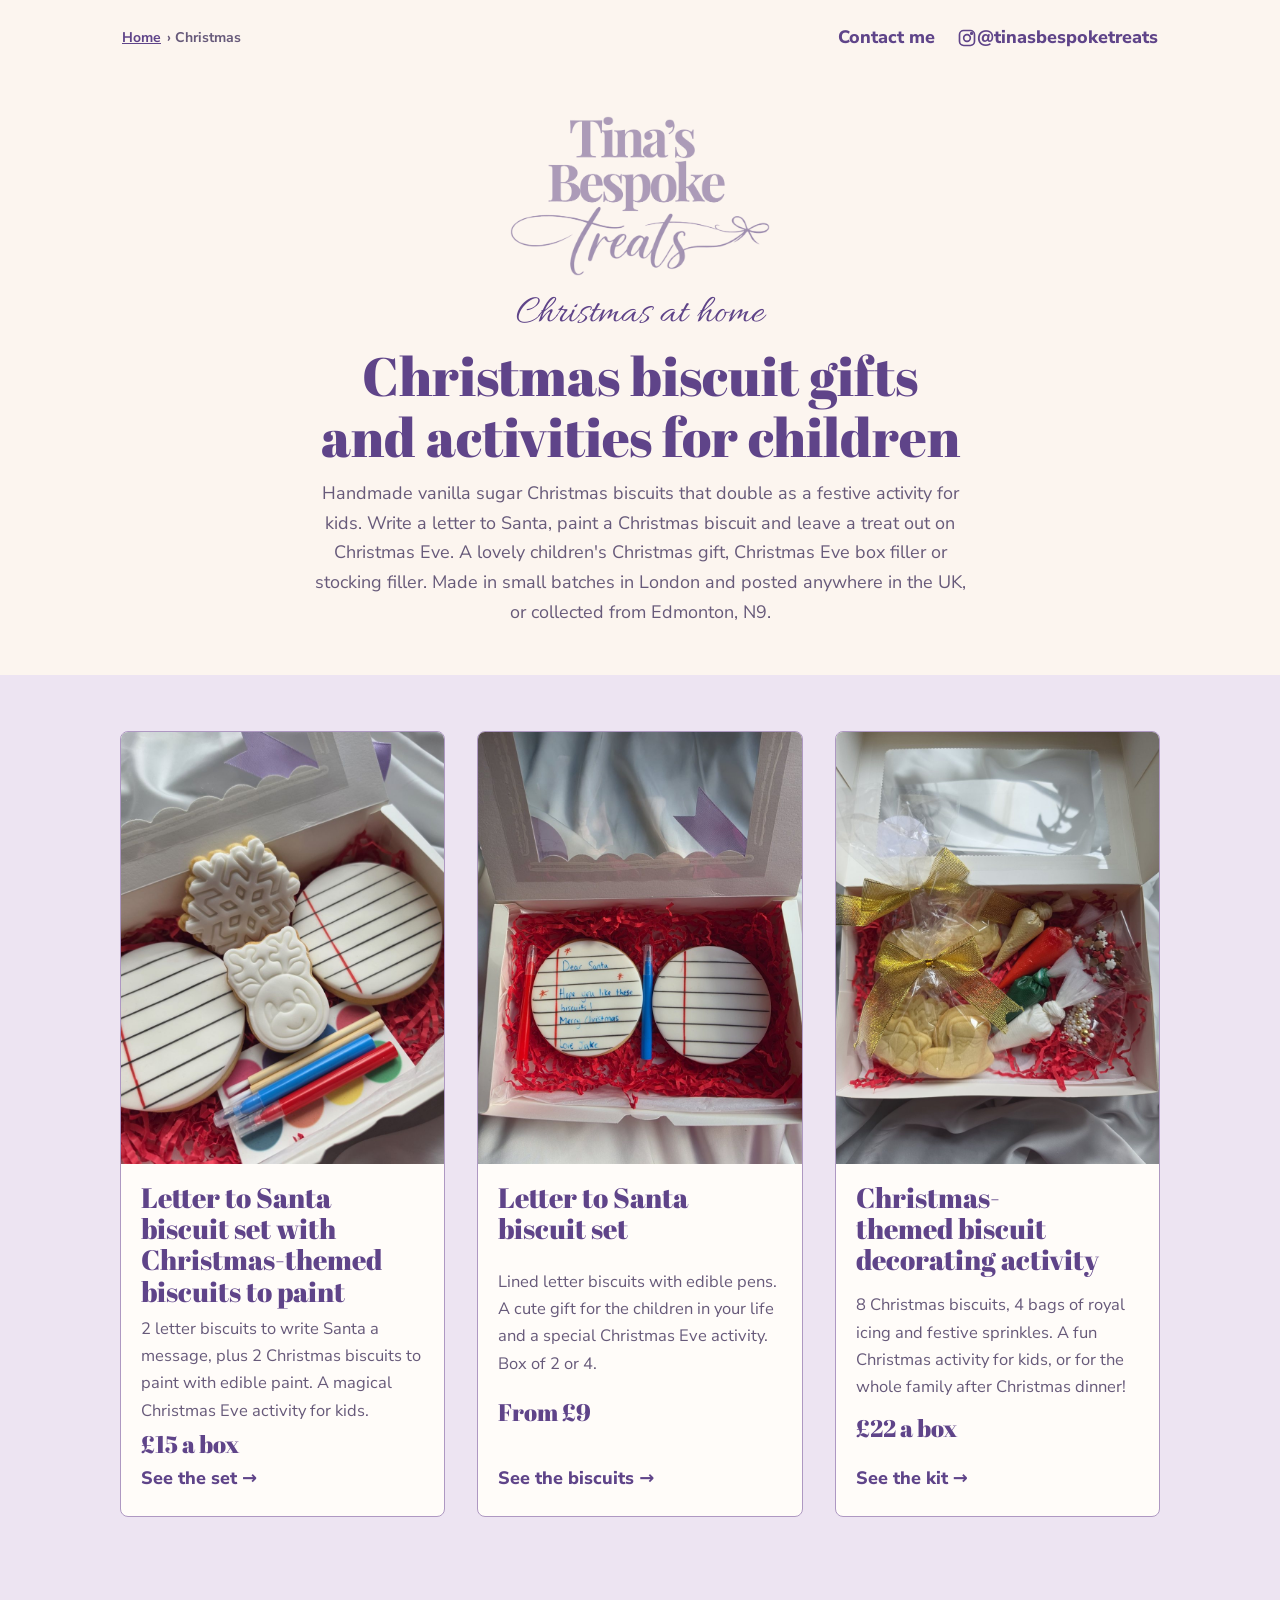
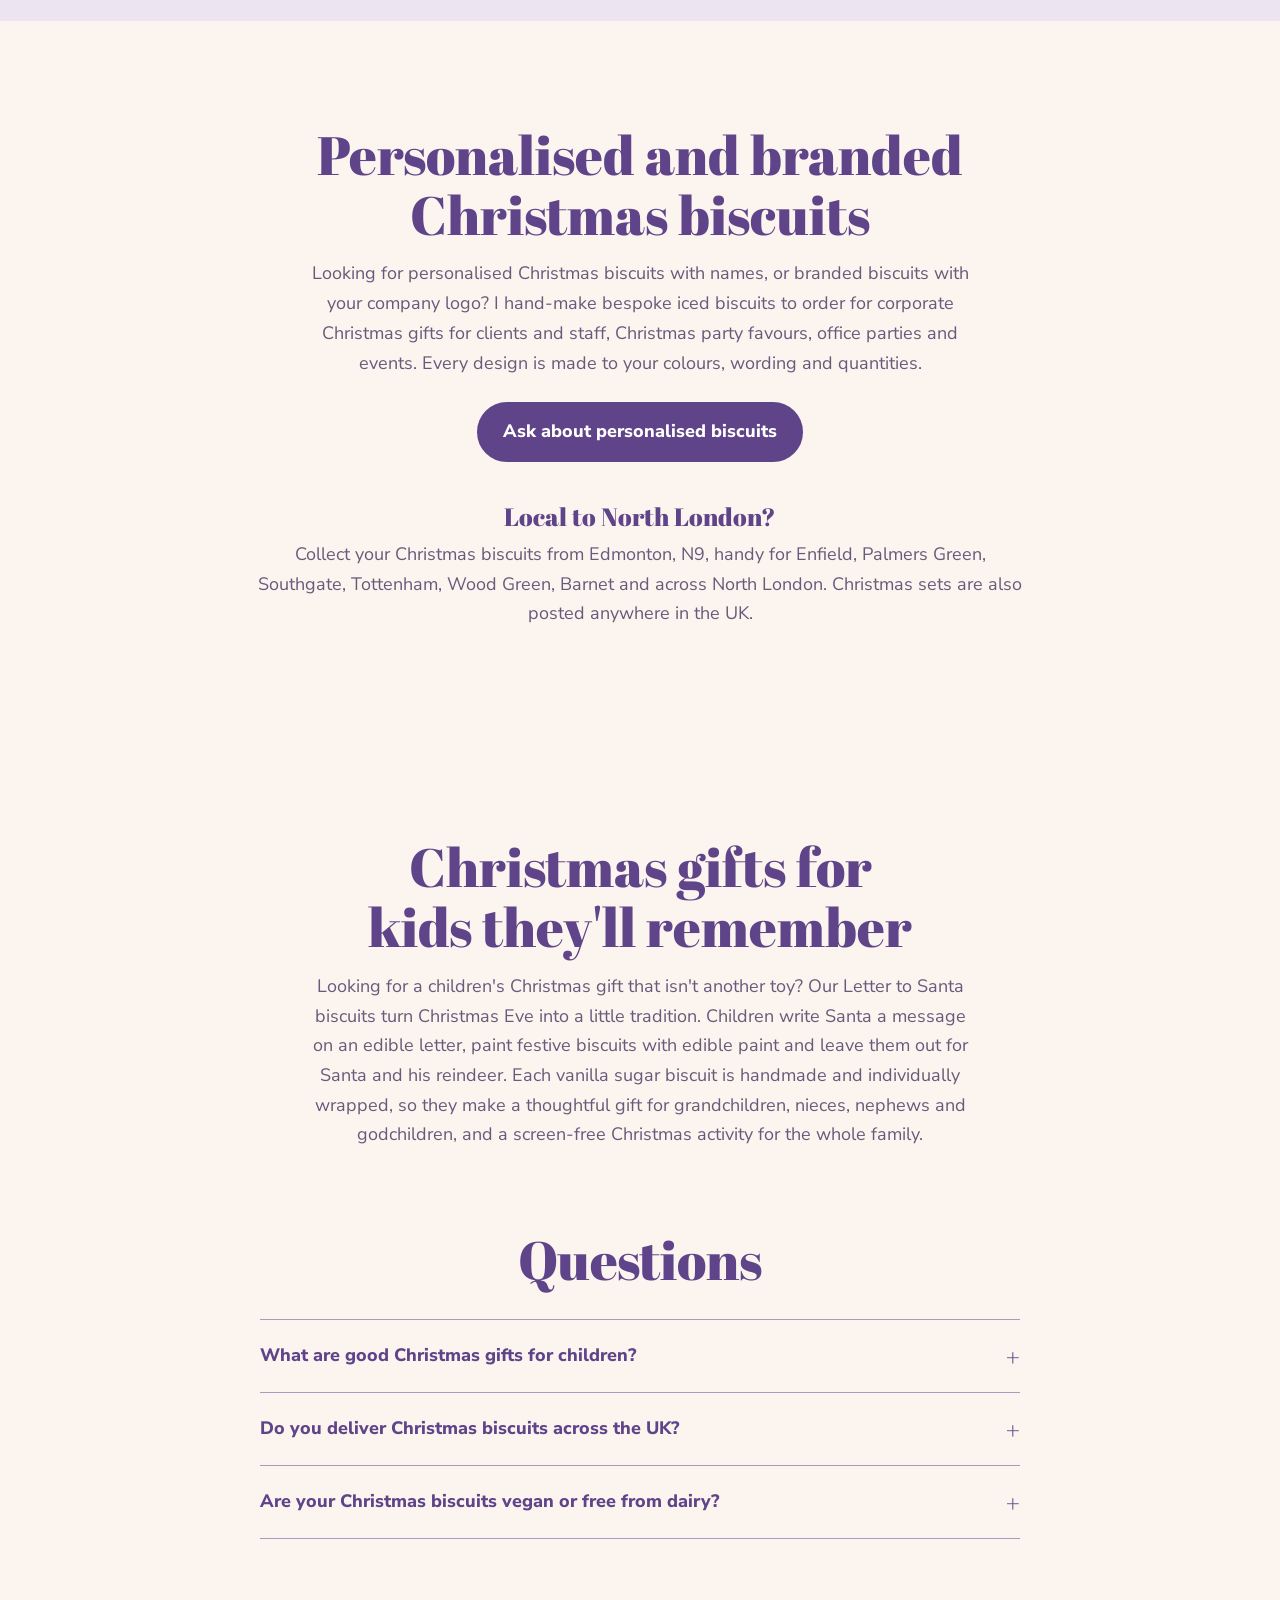
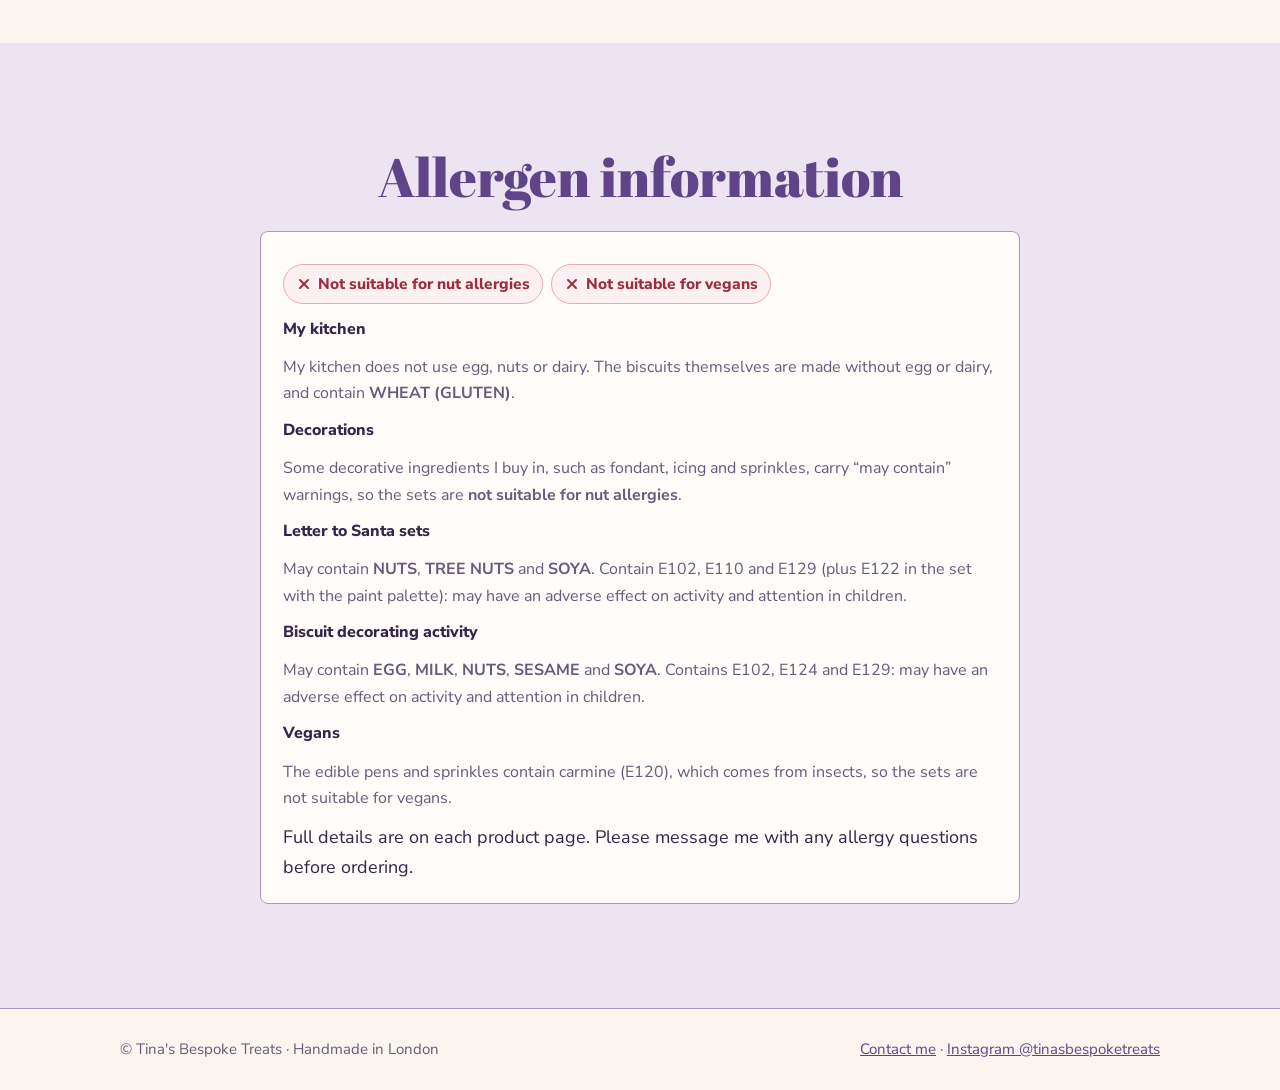
==== christmas/index.html @ 59637b46 "Christmas page: remove ordering info box Co-Authored-By: Claude Opus 5.5 <noreply@anthropic.com> Cla" ====
<!doctype html>
<html lang="en-GB">
<head>
<meta charset="utf-8">
<meta name="viewport" content="width=device-width,initial-scale=1,viewport-fit=cover">
<title>Christmas Biscuit Gifts &amp; Activity Kits for Kids | UK Delivery</title>
<meta name="description" content="Handmade Letter to Santa biscuits and Christmas biscuit decorating kits for kids. Posted UK-wide by Royal Mail Tracked 24 or collect in Edmonton, London N9.">
<meta name="robots" content="index,follow,max-image-preview:large">
<link rel="canonical" href="https://tinasbespoketreats.com/christmas/">
<meta property="og:type" content="website">
<meta property="og:site_name" content="Tina's Bespoke Treats">
<meta property="og:locale" content="en_GB">
<meta property="og:title" content="Christmas Biscuit Gifts &amp; Activity Kits for Kids | UK Delivery">
<meta property="og:description" content="Handmade Letter to Santa biscuits and Christmas biscuit decorating kits for kids. Posted UK-wide by Royal Mail Tracked 24 or collect in Edmonton, London N9.">
<meta property="og:url" content="https://tinasbespoketreats.com/christmas/">
<meta property="og:image" content="https://tinasbespoketreats.com/christmas/img/letter-to-santa-biscuit-painting-set-rudolph.jpg">
<meta name="twitter:card" content="summary_large_image">
<script type="application/ld+json">{"@context": "https://schema.org", "@graph": [{"@type": "Bakery", "@id": "https://tinasbespoketreats.com/#bakery", "name": "Tina's Bespoke Treats", "url": "https://tinasbespoketreats.com/", "logo": "https://tinasbespoketreats.com/assets/logo.png", "image": "https://tinasbespoketreats.com/assets/logo.png", "address": {"@type": "PostalAddress", "addressLocality": "Edmonton, London", "postalCode": "N9", "addressRegion": "Greater London", "addressCountry": "GB"}, "sameAs": ["https://www.instagram.com/tinasbespoketreats/"]}, {"@type": "CollectionPage", "name": "Christmas biscuit gifts and activities for children", "url": "https://tinasbespoketreats.com/christmas/", "isPartOf": {"@id": "https://tinasbespoketreats.com/#website"}}, {"@type": "ItemList", "itemListElement": [{"@type": "ListItem", "position": 1, "url": "https://tinasbespoketreats.com/christmas/letter-to-santa-biscuit-painting-set/", "name": "Letter to Santa biscuit set with Christmas-themed biscuits to paint"}, {"@type": "ListItem", "position": 2, "url": "https://tinasbespoketreats.com/christmas/letter-to-santa-biscuits/", "name": "Letter to Santa biscuit set"}, {"@type": "ListItem", "position": 3, "url": "https://tinasbespoketreats.com/christmas/christmas-biscuit-decorating-kit/", "name": "Christmas-themed biscuit decorating activity"}]}, {"@type": "BreadcrumbList", "itemListElement": [{"@type": "ListItem", "position": 1, "name": "Home", "item": "https://tinasbespoketreats.com/"}, {"@type": "ListItem", "position": 2, "name": "Christmas", "item": "https://tinasbespoketreats.com/christmas/"}]}]}</script>
<!-- LAUNCH: change "noindex" to "index,follow" when ready. -->
<meta name="theme-color" content="#FCF5EF">
<link rel="icon" type="image/png" href="/assets/icon.png">
<link rel="preconnect" href="https://fonts.googleapis.com">
<link rel="preconnect" href="https://fonts.gstatic.com" crossorigin>
<link rel="stylesheet" href="https://fonts.googleapis.com/css2?family=Abril+Fatface&family=Allura&family=Nunito+Sans:opsz,wght@6..12,400;6..12,600;6..12,700;6..12,800&display=swap">
<link rel="stylesheet" href="/styles.css?v=2">
<style>
  .xhero{text-align:center;display:grid;justify-items:center;gap:12px;padding-block:clamp(24px,5vw,56px) clamp(28px,5vw,48px)}
  .xhero img{width:min(260px,58vw);height:auto;margin-bottom:6px}
  .xhero .eyebrow{font-size:40px;margin:0}
  .xhero .lead{margin:0 auto}
  .grid{display:grid;grid-template-columns:repeat(auto-fit,minmax(min(100%,300px),1fr));gap:clamp(20px,3vw,32px)}
  .card{position:relative;display:flex;flex-direction:column;background:var(--cream);border:1px solid var(--lilac);border-radius:8px;overflow:hidden;text-decoration:none;color:inherit;transition:transform .2s,box-shadow .2s}
  a.card:hover{transform:translateY(-3px);box-shadow:0 10px 24px rgba(51,38,74,.12)}
  .card .pic{aspect-ratio:3/4;background:var(--lilac-soft);overflow:hidden}
  .card .pic img{width:100%;height:100%;object-fit:cover}
  .card .body{padding:18px 20px 22px;display:grid;gap:8px;flex:1}
  .card h2{font-size:28px}
  .card p{color:var(--muted);font-size:16.5px}
  .card .price{font:400 24px/1 var(--display);color:var(--purple)}
  .card .go{margin-top:auto;font-weight:800;color:var(--purple)}
  .badge{position:absolute;top:14px;left:14px;background:var(--purple);color:#fff;font-weight:800;font-size:15px;padding:6px 12px;border-radius:999px}
  .badge.out{background:#9B2D3E}
  .soonart{aspect-ratio:3/4;display:grid;place-items:center;background:var(--lilac-soft);color:var(--lilac);font:400 40px/1.1 var(--script);text-align:center;padding:16px}
  .centre{text-align:center}
  .faq{max-width:760px;margin:28px auto 0}
  .faq details{border-top:1px solid var(--lilac);padding-block:14px}
  .faq details:last-child{border-bottom:1px solid var(--lilac)}
  .faq summary{cursor:pointer;font-weight:800;color:var(--purple);list-style:none;display:flex;justify-content:space-between;gap:16px;min-height:44px;align-items:center}
  .faq summary::-webkit-details-marker{display:none}
  .faq summary::after{content:"+";font:400 26px/1 var(--display)}
  .faq details[open] summary::after{content:"\2013"}
  .faq p{color:var(--muted);margin-top:6px}
  @media (prefers-reduced-motion:reduce){.card{transition:none}}
  .facts{list-style:none;margin:0 auto;padding:16px 18px;max-width:760px;display:grid;gap:8px;background:var(--cream);border:1px solid var(--lilac);border-radius:8px;font-size:16px}
  .facts strong{color:var(--purple)}
</style>
<style>
  .diet{display:flex;flex-wrap:wrap;gap:8px;margin:12px 0 4px;padding:0;list-style:none}
  .diet li{display:inline-flex;align-items:center;gap:6px;font-weight:800;font-size:15.5px;padding:6px 12px;border-radius:999px;border:1.5px solid}
  .diet .yes{color:#1F6B3A;border-color:#9BD3AE;background:#EEF9F1}
  .diet .no{color:#9B2D3E;border-color:#E9A9B3;background:#FDF0F2}
  .diet svg{width:16px;height:16px;flex:none}
  .allergy{max-width:760px;margin:24px auto 0;background:var(--cream);border:1.5px solid var(--lilac);border-radius:8px;padding:20px 22px}
  .allergy h3{font-size:22px}
  .allergy dl{margin:12px 0 0;display:grid;gap:10px;font-size:16px}
  .allergy dt{font-weight:800}
  .allergy dd{margin:2px 0 0;color:var(--muted)}
</style>
<style>nav[aria-label="Site"] a{display:inline-flex;align-items:center;min-height:44px;padding:0 2px}nav[aria-label="Site"]{row-gap:0}@media (max-width:380px){nav[aria-label="Site"]{justify-content:center}nav[aria-label="Site"]>span{gap:14px!important;font-size:15px}}</style>
<style>.crumbs{display:flex;flex-wrap:wrap;gap:4px;list-style:none;margin:0;padding:0;font-size:14px;font-weight:700;color:var(--muted)}.crumbs li+li::before{content:"›";margin-right:4px}.crumbs a{min-height:44px;display:inline-flex;align-items:center}.crumbs [aria-current]{max-width:60vw;overflow:hidden;text-overflow:ellipsis;white-space:nowrap;align-self:center}</style>
</head>
<body>
<nav class="wrap" aria-label="Site" style="display:flex;justify-content:space-between;align-items:center;gap:12px;flex-wrap:wrap;padding-top:16px;font-weight:800">
  <ol class="crumbs"><li><a href="/">Home</a></li><li aria-current="page">Christmas</li></ol>
  <span style="display:flex;gap:18px;align-items:center">
    <a href="/contact/" style="text-decoration:none">Contact me</a>
    <a href="https://www.instagram.com/tinasbespoketreats/" style="text-decoration:none"><svg viewBox="0 0 24 24" width="20" height="20" fill="none" stroke="currentColor" stroke-width="2" aria-hidden="true" style="display:inline;vertical-align:-4px"><rect x="3" y="3" width="18" height="18" rx="5"/><circle cx="12" cy="12" r="4"/><circle cx="17.5" cy="6.5" r="1" fill="currentColor"/></svg> @tinasbespoketreats</a>
  </span>
</nav>
<header class="wrap xhero">
  <a href="/"><img src="/assets/logo.png" alt="Tina's Bespoke Treats" width="1400" height="862"></a>
  <p class="eyebrow">Christmas at home</p>
  <h1 style="font:400 clamp(34px,6vw,54px)/1.12 var(--display);color:var(--purple);text-wrap:balance">Christmas biscuit gifts and activities for children</h1>
  <p class="lead">Handmade vanilla sugar Christmas biscuits that double as a festive activity for kids. Write a letter to Santa, paint a Christmas biscuit and leave a treat out on Christmas Eve. A lovely children's Christmas gift, Christmas Eve box filler or stocking filler. Made in small batches in London and posted anywhere in the UK, or collected from Edmonton, N9.</p>
</header>

<p id="postBanner" class="wrap" hidden style="text-align:center;font-weight:800;color:#9B2D3E;font-size:20px;padding-bottom:16px">COLLECTION ONLY: postage has sold out. Collect from Edmonton, London N9.</p>
<section class="band tint" style="padding-top:clamp(32px,5vw,56px)">
  <div class="wrap grid">

    <a class="card" href="/christmas/letter-to-santa-biscuit-painting-set/">
      <span class="badge out" data-product="santa-set" data-fallback="4" hidden>Sold out</span>
      <div class="pic"><img src="/christmas/img/letter-to-santa-biscuit-painting-set-rudolph.jpg" alt="Letter to Santa biscuit set: two letter biscuits, a Rudolph and a snowflake biscuit, with an edible paint palette, pens and brushes" width="900" height="1200"></div>
      <div class="body">
        <h2>Letter to Santa biscuit set with Christmas-themed biscuits to paint</h2>
        <p>2 letter biscuits to write Santa a message, plus 2 Christmas biscuits to paint with edible paint. A magical Christmas Eve activity for kids.</p>
        <p class="price">£15 a box</p>
        <span class="go">See the set &rarr;</span>
      </div>
    </a>

    <a class="card" href="/christmas/letter-to-santa-biscuits/">
      <div class="pic"><img loading="lazy" src="/christmas/img/letter-to-santa-biscuits-gift-box.jpg" alt="Letter to Santa biscuit set with a handwritten letter biscuit, a blank letter biscuit and edible pens" width="900" height="1200"></div>
      <div class="body">
        <h2>Letter to Santa biscuit set</h2>
        <p>Lined letter biscuits with edible pens. A cute gift for the children in your life and a special Christmas Eve activity. Box of 2 or 4.</p>
        <p class="price">From £9</p>
        <span class="go">See the biscuits &rarr;</span>
      </div>
    </a>

    <a class="card" href="/christmas/christmas-biscuit-decorating-kit/">
      <div class="pic"><img loading="lazy" src="/christmas/img/christmas-biscuit-decorating-kit.jpg" alt="Christmas biscuit decorating kit with Christmas-shaped biscuits, piping bags of icing and festive sprinkles" width="900" height="1200"></div>
      <div class="body">
        <h2>Christmas-themed biscuit decorating activity</h2>
        <p>8 Christmas biscuits, 4 bags of royal icing and festive sprinkles. A fun Christmas activity for kids, or for the whole family after Christmas dinner!</p>
        <p class="price">£22 a box</p>
        <span class="go">See the kit &rarr;</span>
      </div>
    </a>

  </div>
</section>

<section class="band">
  <div class="wrap" style="max-width:820px">
    <h2 class="centre">Personalised and branded Christmas biscuits</h2>
    <p class="lead" style="margin-inline:auto;text-align:center">Looking for personalised Christmas biscuits with names, or branded biscuits with your company logo? I hand-make bespoke iced biscuits to order for corporate Christmas gifts for clients and staff, Christmas party favours, office parties and events. Every design is made to your colours, wording and quantities.</p>
    <div class="cta" style="margin-top:24px"><a class="btn solid" href="/contact/?product=Personalised%20or%20corporate%20Christmas%20biscuits">Ask about personalised biscuits</a></div>
    <h3 class="centre" style="margin-top:40px">Local to North London?</h3>
    <p style="text-align:center;color:var(--muted);margin-top:8px">Collect your Christmas biscuits from Edmonton, N9, handy for Enfield, Palmers Green, Southgate, Tottenham, Wood Green, Barnet and across North London. Christmas sets are also posted anywhere in the UK.</p>
  </div>
</section>

<section class="band">
  <div class="wrap" style="max-width:820px">
    <h2 class="centre">Christmas gifts for kids they'll remember</h2>
    <p class="lead" style="margin-inline:auto;text-align:center">Looking for a children's Christmas gift that isn't another toy? Our Letter to Santa biscuits turn Christmas Eve into a little tradition. Children write Santa a message on an edible letter, paint festive biscuits with edible paint and leave them out for Santa and his reindeer. Each vanilla sugar biscuit is handmade and individually wrapped, so they make a thoughtful gift for grandchildren, nieces, nephews and godchildren, and a screen-free Christmas activity for the whole family.</p>
    <h2 class="centre" style="margin-top:clamp(48px,7vw,80px)">Questions</h2>
    <div class="faq">
      <details>
        <summary>What are good Christmas gifts for children?</summary>
        <p>Our Letter to Santa biscuit sets make a fun, edible Christmas gift for children. They're a festive activity and a treat in one, and they fit perfectly in a Christmas Eve box or stocking.</p>
      </details>
      <details>
        <summary>Do you deliver Christmas biscuits across the UK?</summary>
        <p>Yes. Every order is posted on Tuesday 15 December by Royal Mail Tracked 24, to any UK address, and should arrive by Friday 18 December. Postage is £5. You can also collect for free from Edmonton, London N9.</p>
      </details>
      <details>
        <summary>Are your Christmas biscuits vegan or free from dairy?</summary>
        <p>The biscuits are made with a plant-based butter and no egg, and my kitchen does not use egg, nuts or dairy. They contain wheat (gluten). The edible pens and sprinkles contain carmine (E120), which comes from insects, so the sets are not suitable for vegans, and some decorations carry “may contain” warnings for nuts, so they are not suitable for nut allergies.</p>
      </details>
    </div>
  </div>
</section>

<section class="band tint">
  <div class="wrap">
    <h2 class="centre">Allergen information</h2>
    <div class="allergy" style="margin-top:24px">
      <ul class="diet" aria-label="Dietary information">
        <li class="no"><svg viewBox="0 0 24 24" fill="none" stroke="currentColor" stroke-width="3" stroke-linecap="round" aria-hidden="true"><path d="M6 6l12 12M18 6L6 18"/></svg>Not suitable for nut allergies</li>
        <li class="no"><svg viewBox="0 0 24 24" fill="none" stroke="currentColor" stroke-width="3" stroke-linecap="round" aria-hidden="true"><path d="M6 6l12 12M18 6L6 18"/></svg>Not suitable for vegans</li>
      </ul>
      <dl>
        <dt>My kitchen</dt>
        <dd>My kitchen does not use egg, nuts or dairy. The biscuits themselves are made without egg or dairy, and contain <strong>WHEAT (GLUTEN)</strong>.</dd>
        <dt>Decorations</dt>
        <dd>Some decorative ingredients I buy in, such as fondant, icing and sprinkles, carry “may contain” warnings, so the sets are <strong>not suitable for nut allergies</strong>.</dd>
        <dt>Letter to Santa sets</dt>
        <dd>May contain <strong>NUTS</strong>, <strong>TREE NUTS</strong> and <strong>SOYA</strong>. Contain E102, E110 and E129 (plus E122 in the set with the paint palette): may have an adverse effect on activity and attention in children.</dd>
        <dt>Biscuit decorating activity</dt>
        <dd>May contain <strong>EGG</strong>, <strong>MILK</strong>, <strong>NUTS</strong>, <strong>SESAME</strong> and <strong>SOYA</strong>. Contains E102, E124 and E129: may have an adverse effect on activity and attention in children.</dd>
        <dt>Vegans</dt>
        <dd>The edible pens and sprinkles contain carmine (E120), which comes from insects, so the sets are not suitable for vegans.</dd>
      </dl>
      <p class="hint" style="margin-top:12px">Full details are on each product page. Please message me with any allergy questions before ordering.</p>
    </div>
  </div>
</section>

<footer>
  <div class="wrap">
    <span>© Tina's Bespoke Treats · Handmade in London</span>
    <span><a href="/contact/">Contact me</a> · <a href="https://www.instagram.com/tinasbespoketreats/">Instagram @tinasbespoketreats</a></span>
  </div>
</footer>

<script>
/* Live "Only X left!" badges. Same stock counter as the product pages. */
const STOCK = {
  api: "https://ecrnwmzdzvpvfxaxolpv.supabase.co/rest/v1/rpc/stock_left",
  key: "sb_publishable_N0yjgQiIWdJXuOllHMs8xQ_uhJxB_sU"
};
document.querySelectorAll(".badge[data-product]").forEach(async (b) => {
  const show = (n) => {
    b.hidden = n > 0;
  };
  show(+b.dataset.fallback);
  try {
    const r = await fetch(STOCK.api, { method: "POST", headers: { apikey: STOCK.key, "Content-Type": "application/json" }, body: JSON.stringify({ p: b.dataset.product }) });
    if (r.ok) { const n = await r.json(); if (typeof n === "number") show(n); }
  } catch (e) { /* counter not set up yet: keep the number above */ }
});
(async () => {
  try {
    const r = await fetch(STOCK.api, { method: "POST", headers: { apikey: STOCK.key, "Content-Type": "application/json" }, body: JSON.stringify({ p: "postage" }) });
    if (r.ok) { const n = await r.json(); if (typeof n === "number" && n < 1) document.getElementById("postBanner").hidden = false; }
  } catch (e) { }
})();
</script>
</body>
</html>
---- styles.css ----
/* Layout: the page unrolls like a length of ribbon. A menu-card hero, then alternating bands tied off with the logo's bow. */
:root{
  --blush:#FCF5EF; --cream:#FFFCF9; --lilac:#AE98C2; --lilac-soft:#EDE4F2; --purple:#5F4489; --ink:#33264A; --muted:#675A7A;
  --display:"Abril Fatface",Georgia,serif; --script:"Allura","Snell Roundhand",cursive; --body:"Nunito Sans",system-ui,-apple-system,"Segoe UI",sans-serif;
  --gutter-l:max(20px,env(safe-area-inset-left,0px)); --gutter-r:max(20px,env(safe-area-inset-right,0px));
}
*{box-sizing:border-box}
html{scroll-behavior:smooth;-webkit-text-size-adjust:100%}
body{margin:0;background:var(--blush);color:var(--ink);font:400 18px/1.65 var(--body)}
img,svg{max-width:100%;display:block}
h1,h2,h3,p,ul,ol{margin:0;padding:0}
ul,ol{list-style:none}
h2{font:400 clamp(34px,6vw,54px)/1.12 var(--display);color:var(--purple);text-wrap:balance}
h3{font:400 25px/1.2 var(--display);color:var(--purple)}
a{color:var(--purple)}
:focus-visible{outline:3px solid var(--purple);outline-offset:3px}
.skip{position:absolute;left:-999px}.skip:focus{left:12px;top:12px;background:var(--cream);padding:8px 12px;z-index:9}
.wrap{max-width:1080px;margin:auto;padding-left:var(--gutter-l);padding-right:var(--gutter-r)}
.band{padding-block:clamp(56px,9vw,104px)}
.band.tint{background:var(--lilac-soft)}
.eyebrow{font:400 32px/1 var(--script);color:var(--purple);margin-bottom:6px}
.lead{max-width:60ch;color:var(--muted);margin-top:14px}
.btn{display:inline-block;font-weight:800;padding:13px 24px;border-radius:999px;text-decoration:none;border:2px solid var(--purple);transition:background .2s,color .2s}
.btn.solid{background:var(--purple);color:#fff}
.btn.solid:hover{background:var(--ink);border-color:var(--ink)}
.btn.line:hover{background:var(--purple);color:#fff}
.bar{display:flex;align-items:center;justify-content:flex-end;gap:16px;padding-block:14px}
.bar a.home img{height:66px;width:auto}
.bar nav{display:flex;gap:24px;font-weight:700}
.bar nav a{text-decoration:none}
.bar nav a:hover{text-decoration:underline}
.hero{display:grid;grid-template-columns:minmax(0,1.25fr) minmax(0,.75fr);gap:clamp(32px,6vw,80px);align-items:center;padding-block:clamp(24px,5vw,64px) clamp(56px,8vw,96px)}
.hero h1 img{width:100%;max-width:560px;height:auto}
.hero .tag{font-size:clamp(20px,2.4vw,24px);line-height:1.45;max-width:30ch;margin-top:26px}
.actions{display:flex;flex-wrap:wrap;gap:12px;margin-top:26px}
.menu{background:var(--cream);border:1px solid var(--lilac);outline:1px solid var(--lilac);outline-offset:-9px;padding:32px 26px;text-align:center}
.menu h2{font-size:30px}
.menu .script{font:400 28px/1 var(--script);color:var(--purple);margin-bottom:4px}
.menu ul{margin-top:14px}
.menu li{padding-block:5px;border-top:1px solid var(--lilac-soft)}
.menu li:first-child{border:0}
.menu small{display:block;margin-top:14px;font-size:15px;color:var(--muted)}
.ribbon{color:var(--lilac);width:100%;height:auto;overflow:visible}
.two{display:grid;grid-template-columns:repeat(2,minmax(0,1fr));gap:clamp(24px,4vw,48px);margin-top:36px}
.two>div{min-width:0}
.two p{margin-top:8px;color:var(--muted)}
.split{display:grid;grid-template-columns:minmax(0,.8fr) minmax(0,1.2fr);gap:clamp(28px,6vw,80px)}
.ticks{columns:2;column-gap:36px}
.ticks li{break-inside:avoid;padding-block:9px;border-bottom:1px solid var(--lilac)}
.steps{display:grid;grid-template-columns:repeat(3,minmax(0,1fr));gap:clamp(24px,4vw,48px);margin-top:36px;counter-reset:s}
.steps li{counter-increment:s;min-width:0}
.steps li::before{content:counter(s);display:block;font:400 56px/1 var(--display);color:var(--lilac);margin-bottom:8px}
.steps p{margin-top:6px;color:var(--muted)}
.occasions{display:flex;flex-wrap:wrap;gap:10px;margin-top:28px}
.occasions li{background:var(--cream);border:1px solid var(--lilac);border-radius:999px;padding:6px 16px;font-weight:600}
.cta{text-align:center;display:grid;justify-items:center;gap:18px}
.cta .ribbon{max-width:420px}
footer{padding-block:28px;font-size:15px;color:var(--muted);border-top:1px solid var(--lilac)}
footer .wrap{display:flex;flex-wrap:wrap;gap:8px 24px;justify-content:space-between}
@media (max-width:800px){
  .hero,.split{grid-template-columns:minmax(0,1fr)}
  .steps{grid-template-columns:minmax(0,1fr)}
  .hero h1 img{max-width:420px;margin:auto}
  .hero{text-align:center}.hero .tag{margin-inline:auto}.actions{justify-content:center}
}
@media (max-width:560px){
  body{font-size:17px}
  .bar nav{gap:14px;font-size:15.5px}.bar a.home{display:none}.bar{justify-content:center}
  .two{grid-template-columns:minmax(0,1fr)}.ticks{columns:1}
}
@media (prefers-reduced-motion:reduce){html{scroll-behavior:auto}.btn{transition:none}}

.soon{min-height:100vh;min-height:100svh;display:grid;place-content:center;justify-items:center;gap:14px;text-align:center;padding-block:32px;padding-left:var(--gutter-l);padding-right:var(--gutter-r)}
.soon h1 img{width:min(420px,78vw);height:auto;margin-bottom:12px}
.soon .eyebrow{font-size:38px;margin:0}
.soon h2{font-size:clamp(28px,6vw,42px)}
.soon .lead{margin:0 0 8px}
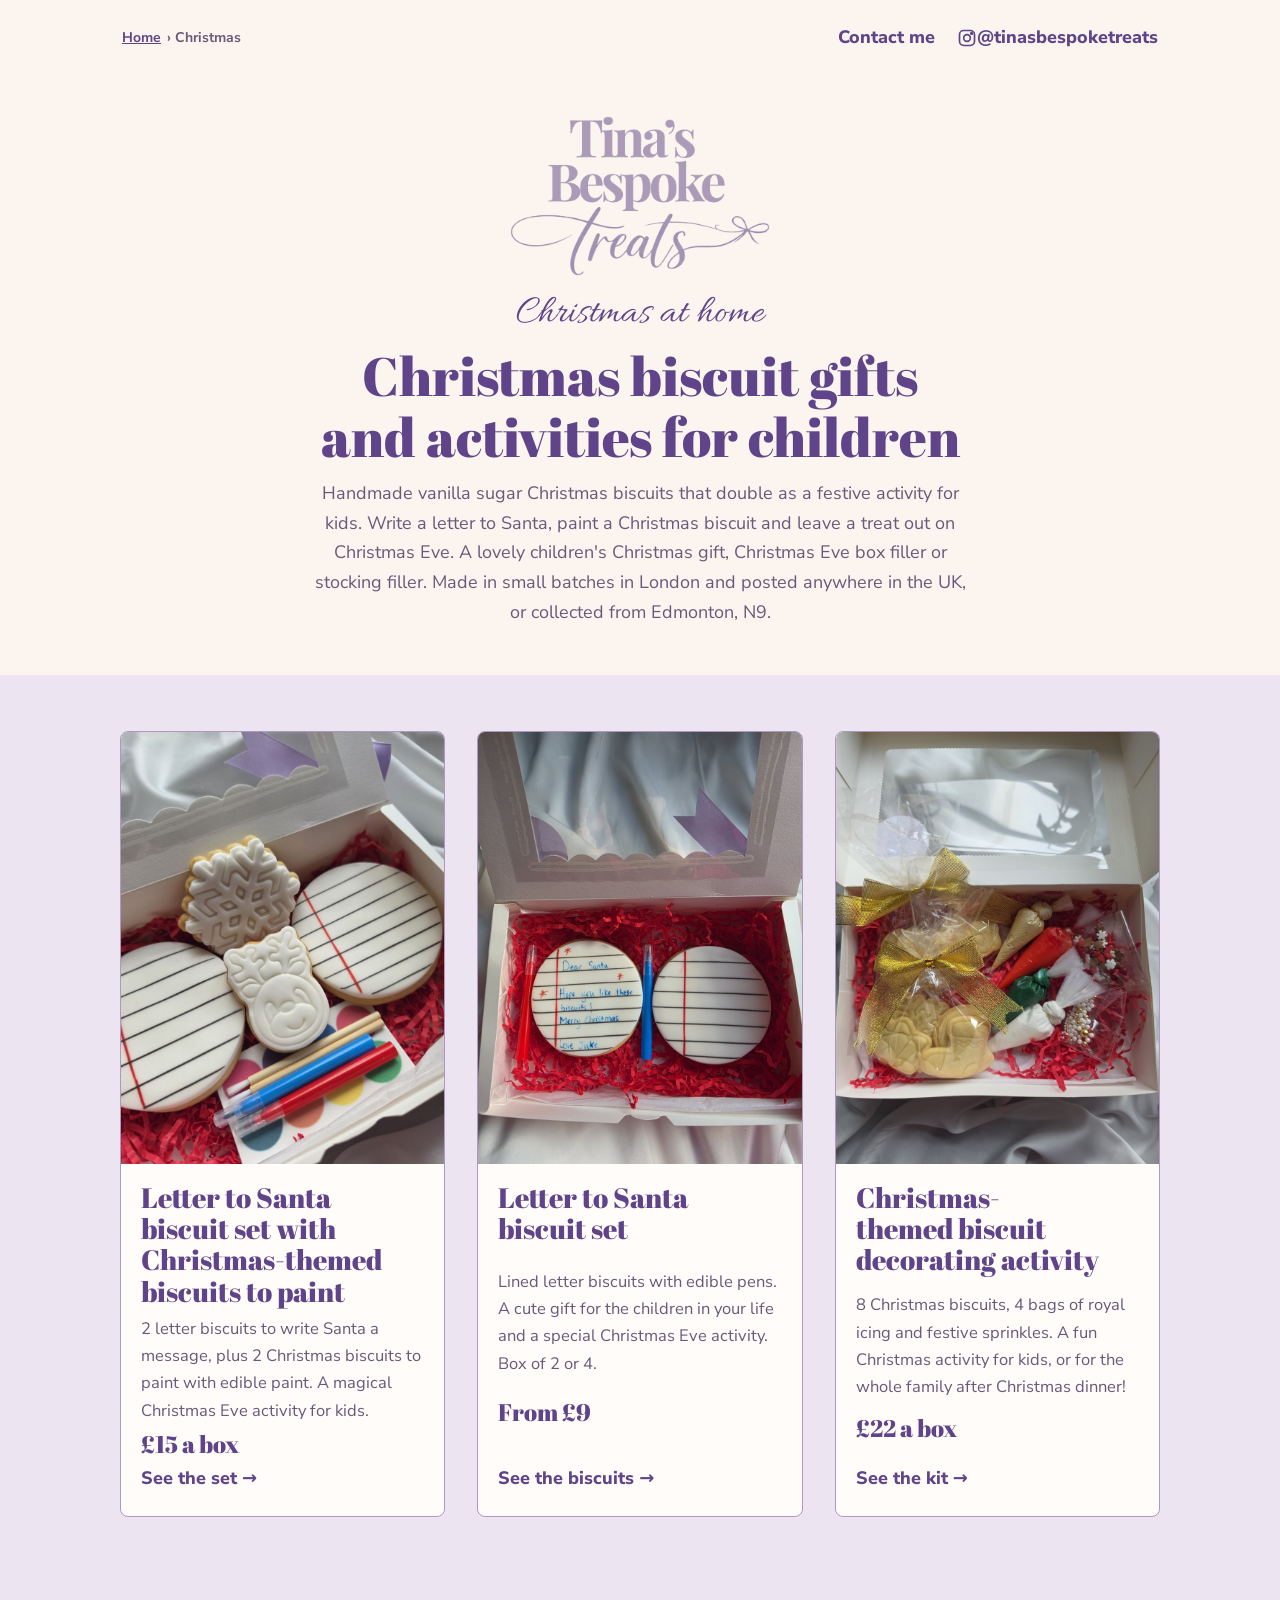
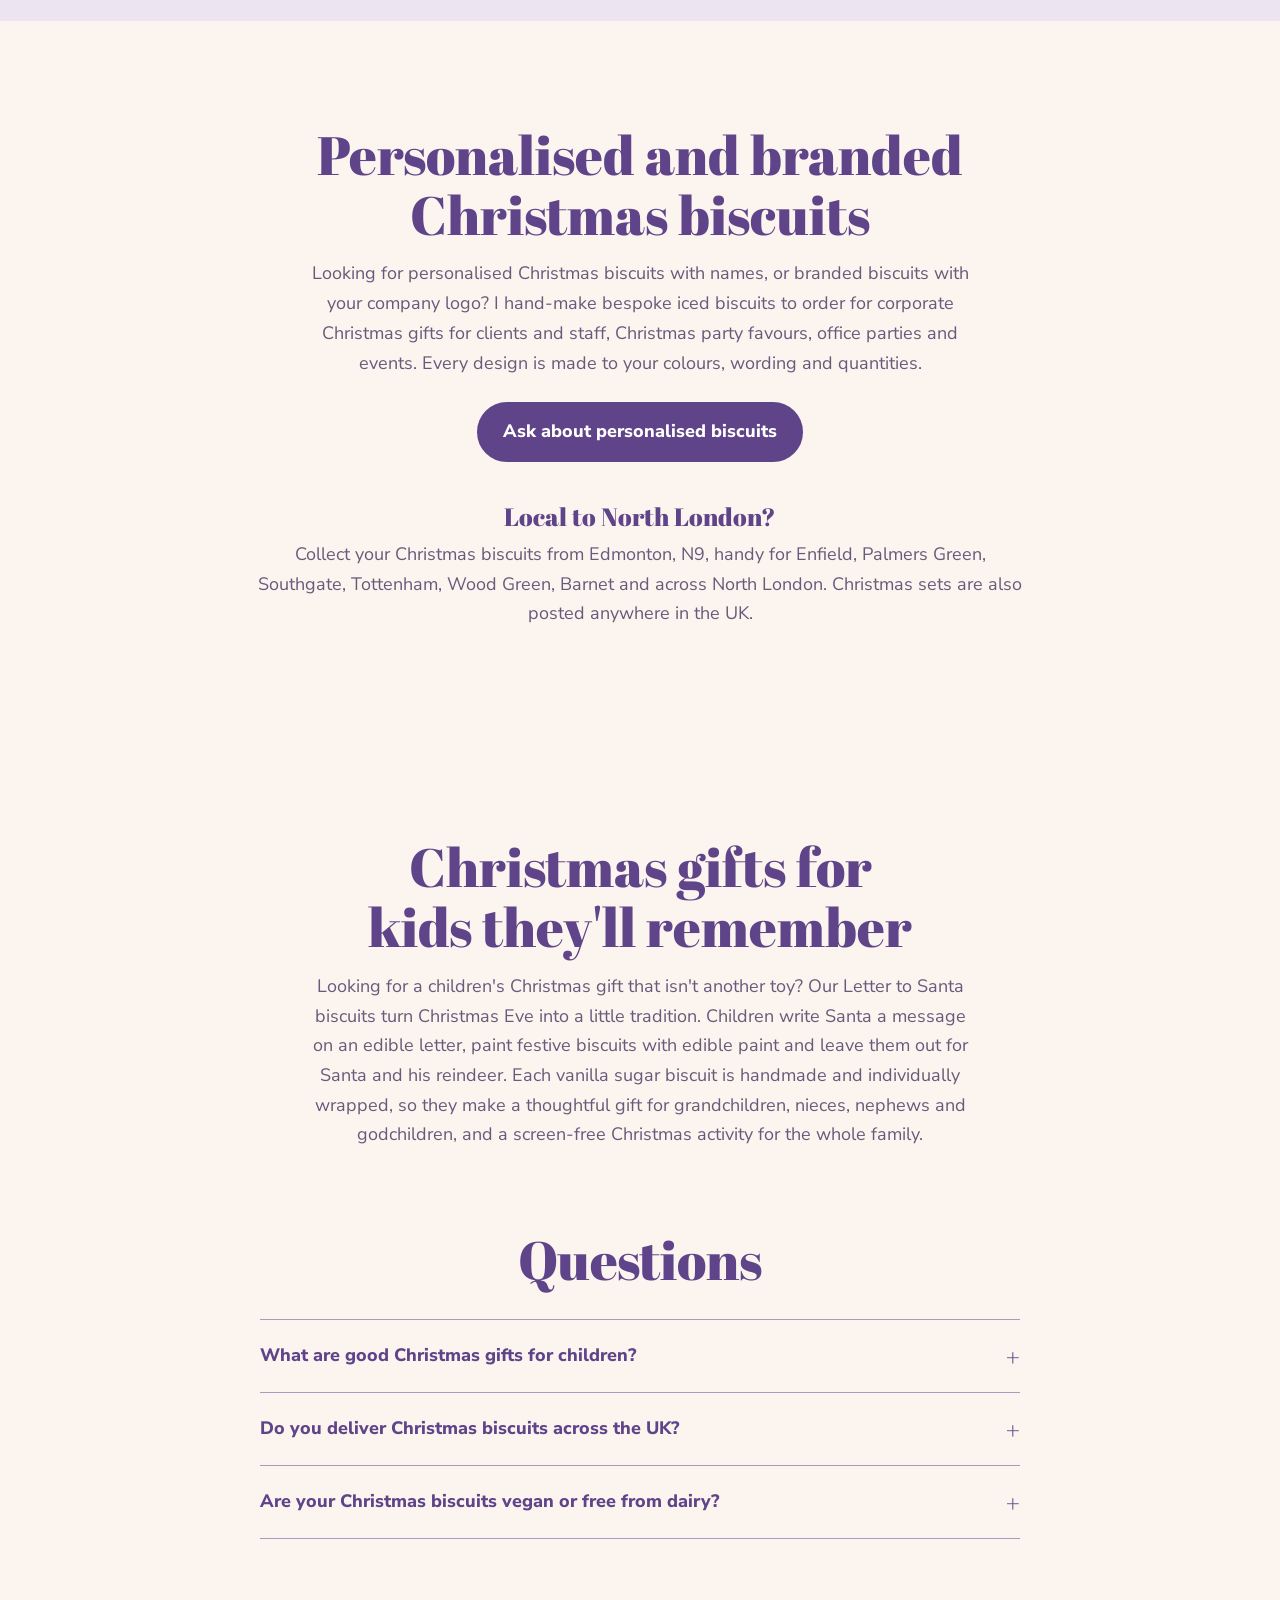
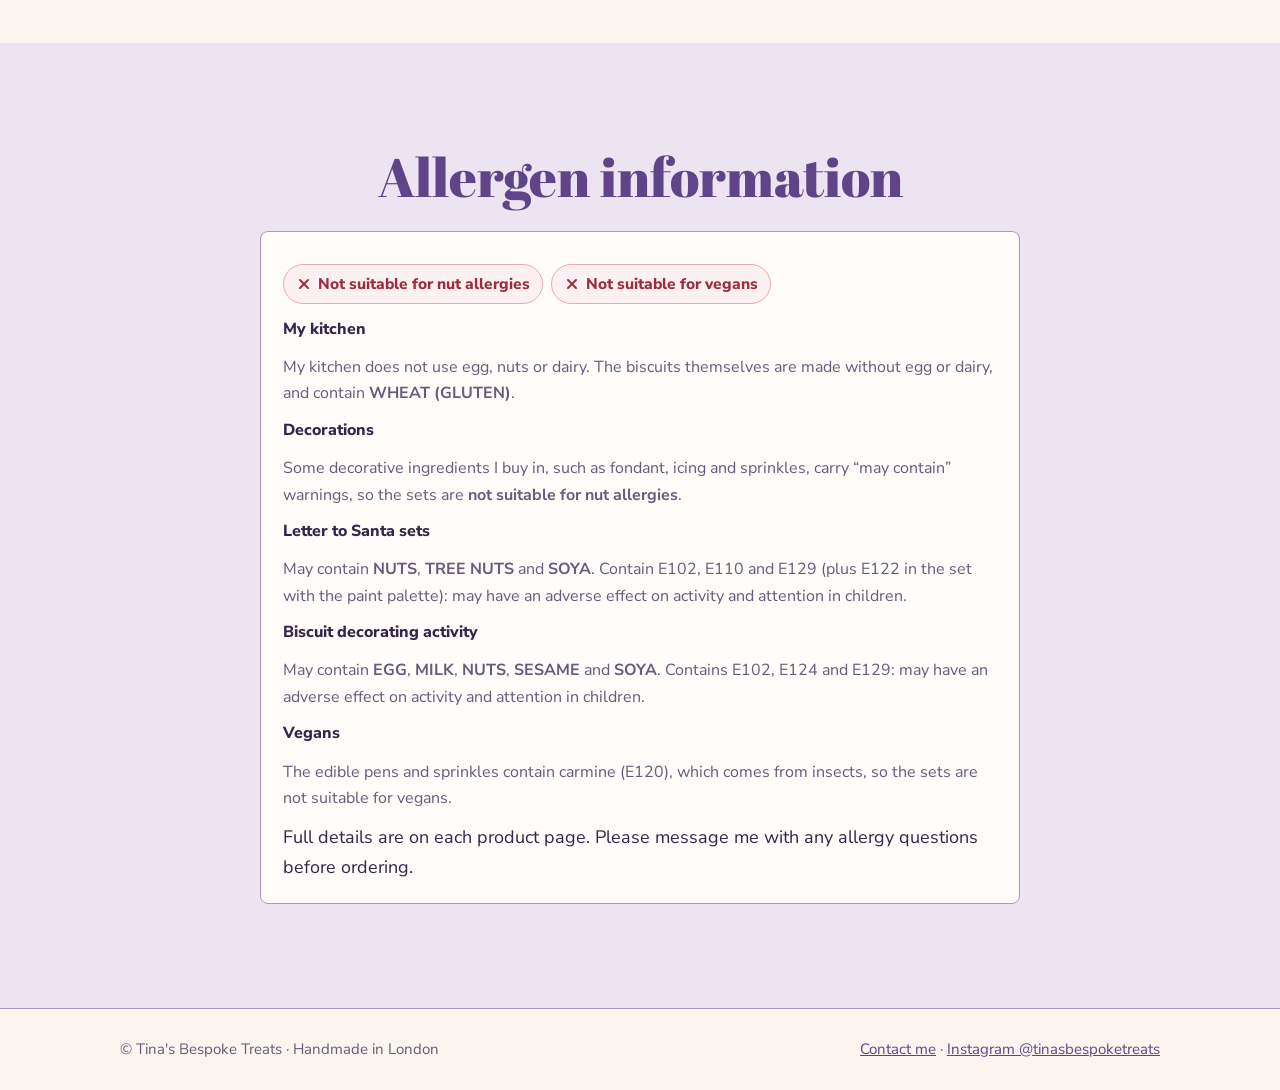
==== commit db74fb5e: "Fix tall decorating-kit photo on Santa set page; focus card photo on the biscuits Co-Authored-By: Cl" ====
--- a/christmas/index.html
+++ b/christmas/index.html
@@ -110,7 +110,7 @@
     </a>
 
     <a class="card" href="/christmas/christmas-biscuit-decorating-kit/">
-      <div class="pic"><img loading="lazy" src="/christmas/img/christmas-biscuit-decorating-kit.jpg" alt="Christmas biscuit decorating kit with Christmas-shaped biscuits, piping bags of icing and festive sprinkles" width="900" height="1200"></div>
+      <div class="pic"><img loading="lazy" style="object-position:50% 85%" src="/christmas/img/christmas-biscuit-decorating-kit.jpg" alt="Christmas biscuit decorating kit with Christmas-shaped biscuits, piping bags of icing and festive sprinkles" width="900" height="1200"></div>
       <div class="body">
         <h2>Christmas-themed biscuit decorating activity</h2>
         <p>8 Christmas biscuits, 4 bags of royal icing and festive sprinkles. A fun Christmas activity for kids, or for the whole family after Christmas dinner!</p>
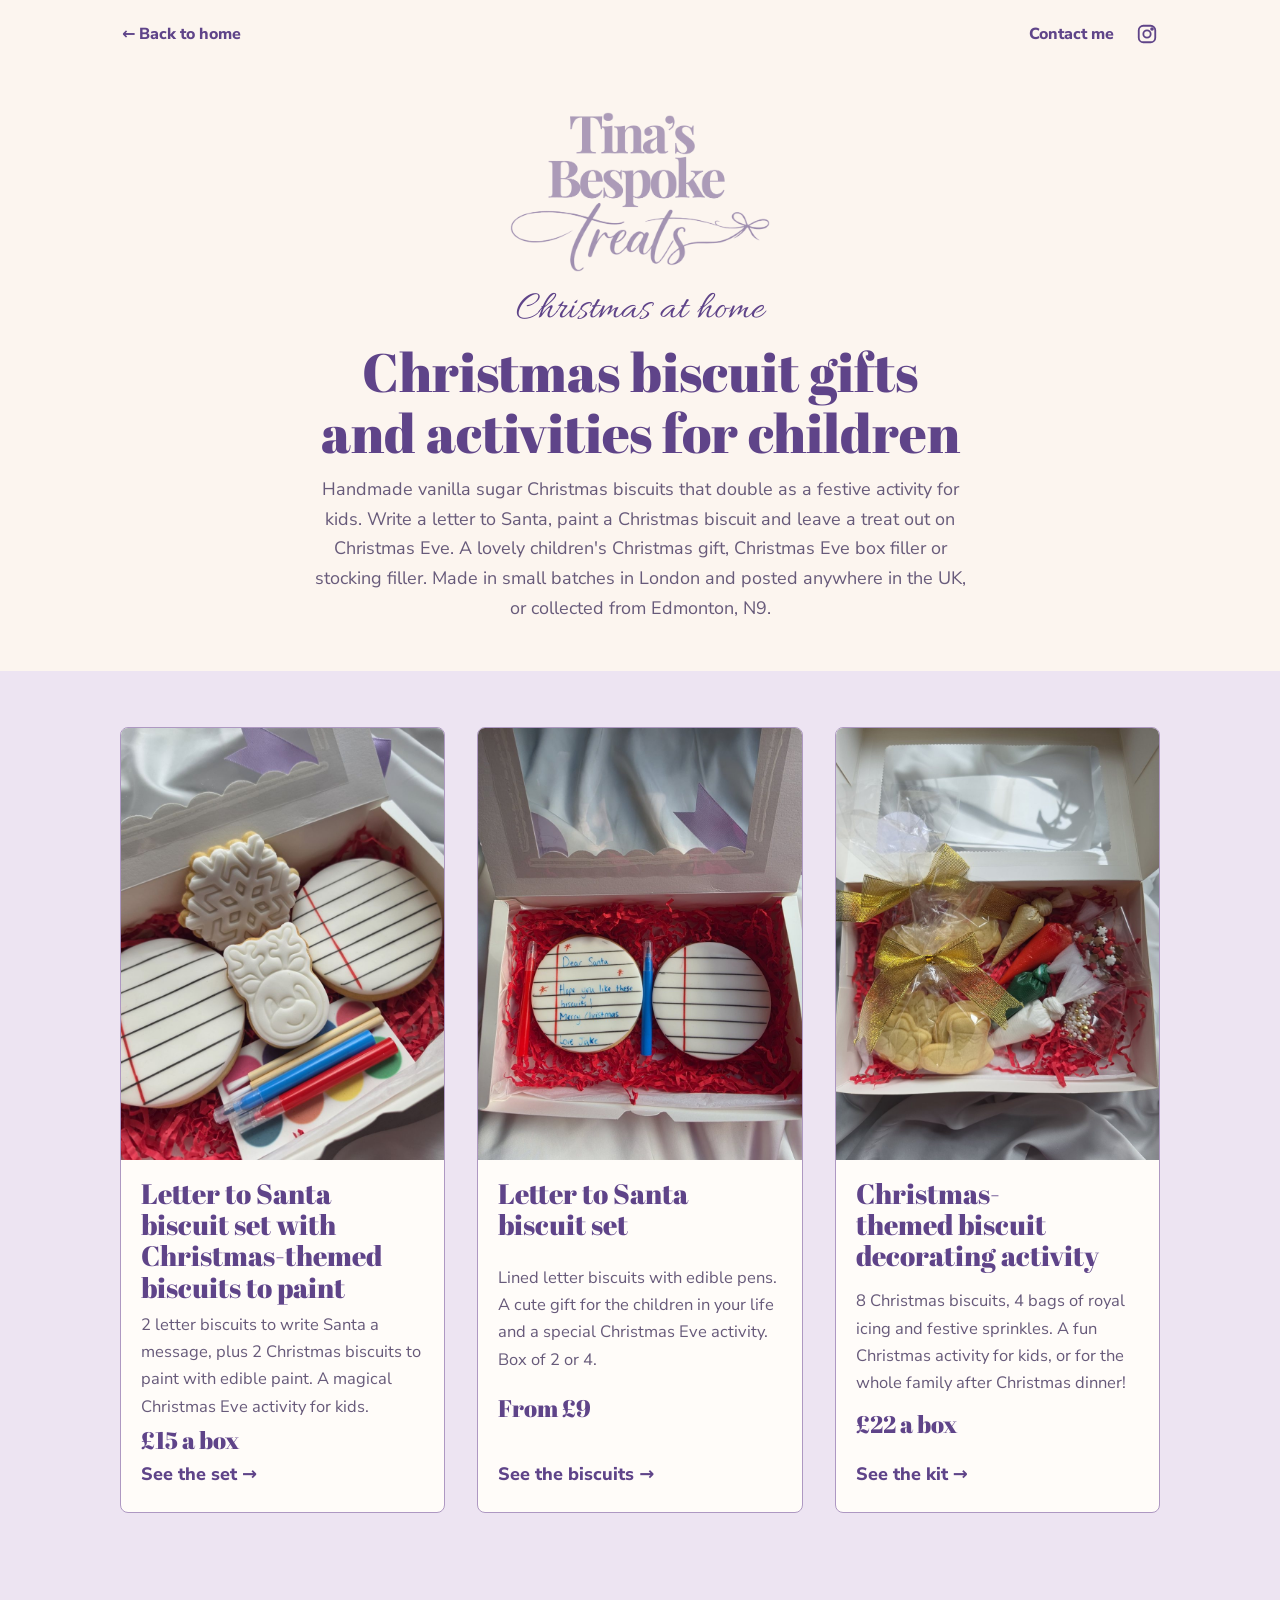
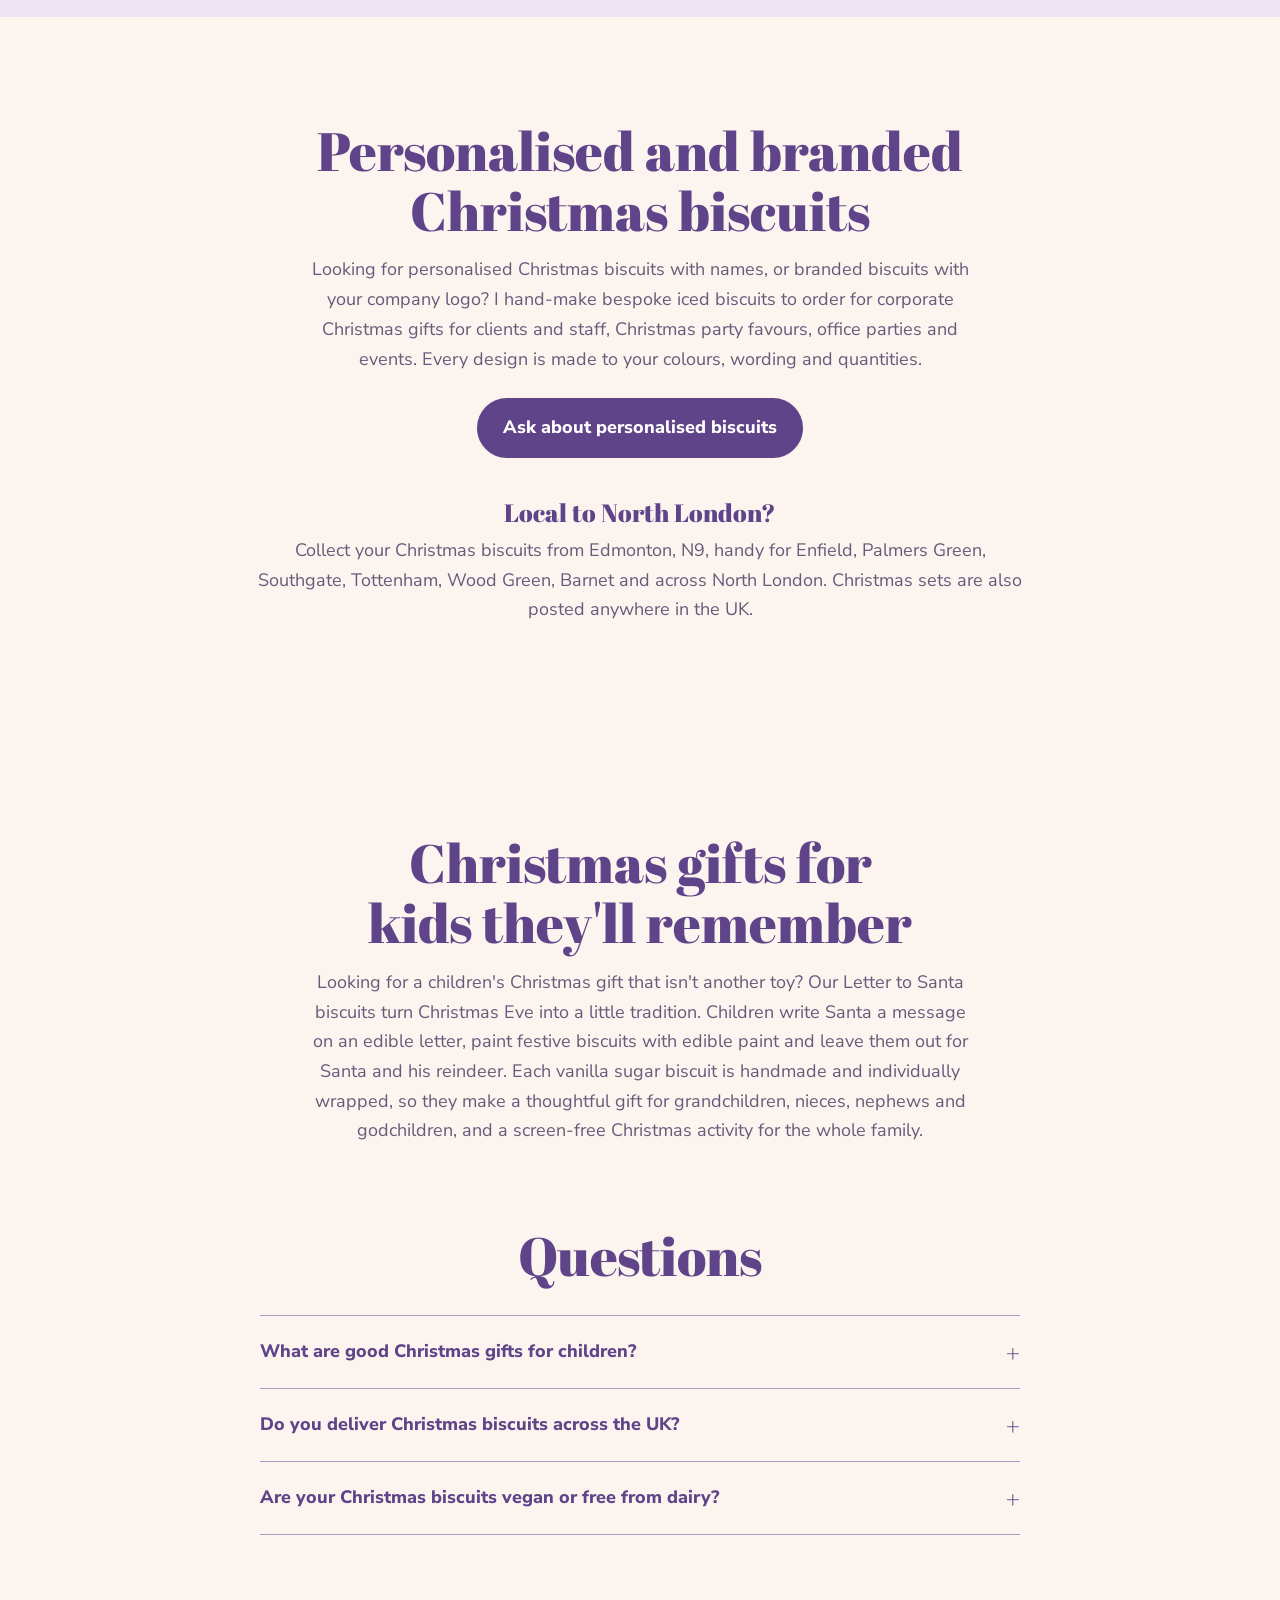
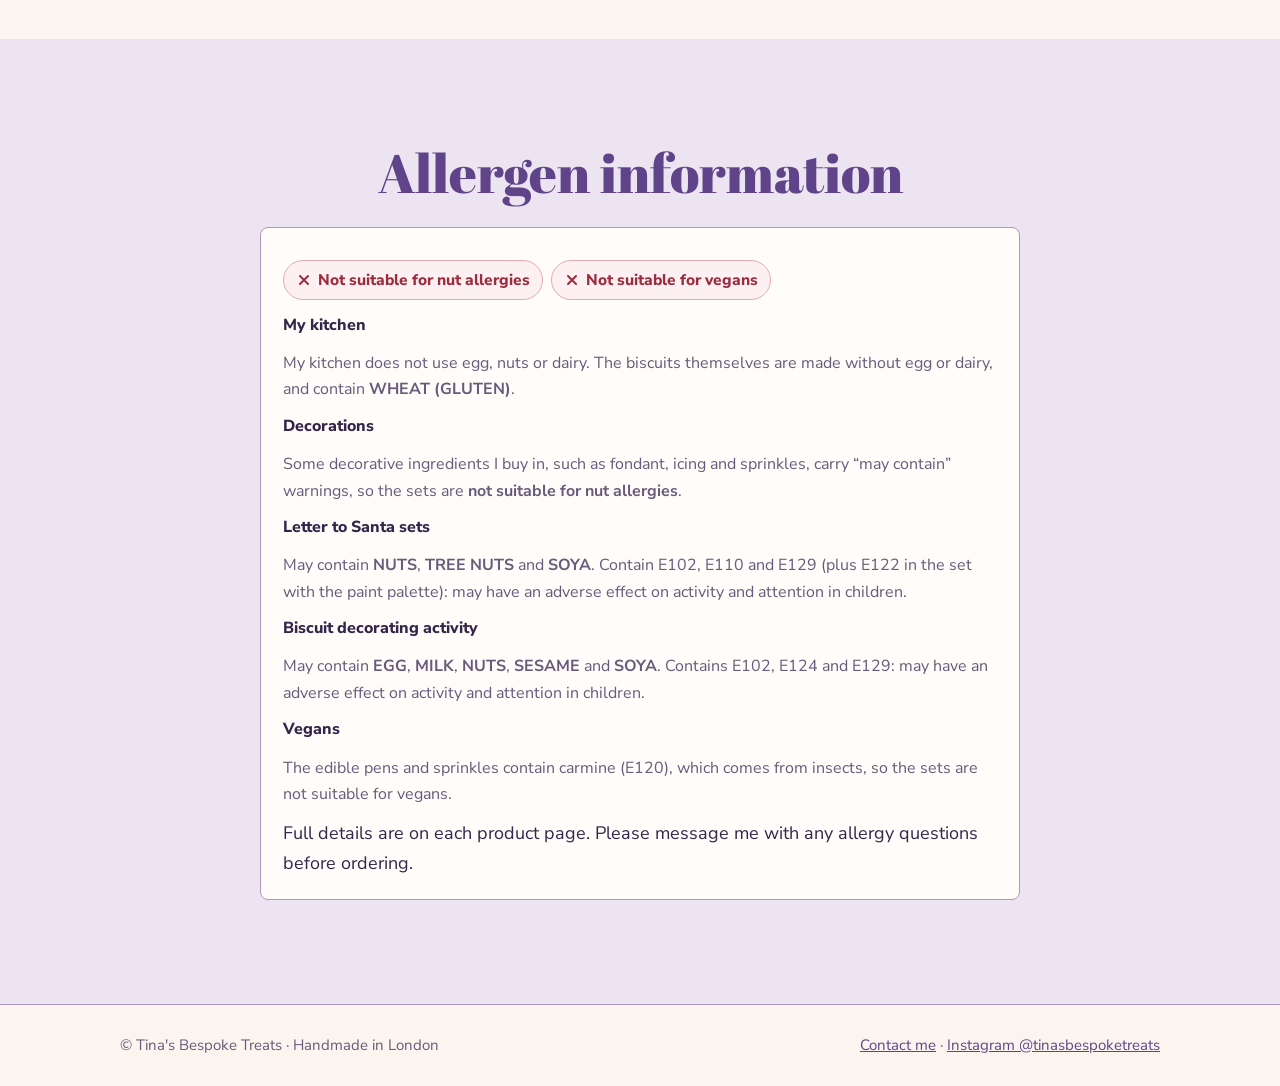
==== commit 5f17c619: "Simpler top bar: Back to home, Contact me, Instagram icon Co-Authored-By: Claude Opus 5.5 <noreply@a" ====
--- a/christmas/index.html
+++ b/christmas/index.html
@@ -68,14 +68,12 @@
 </style>
 <style>nav[aria-label="Site"] a{display:inline-flex;align-items:center;min-height:44px;padding:0 2px}nav[aria-label="Site"]{row-gap:0}@media (max-width:380px){nav[aria-label="Site"]{justify-content:center}nav[aria-label="Site"]>span{gap:14px!important;font-size:15px}}</style>
 <style>.crumbs{display:flex;flex-wrap:wrap;gap:4px;list-style:none;margin:0;padding:0;font-size:14px;font-weight:700;color:var(--muted)}.crumbs li+li::before{content:"›";margin-right:4px}.crumbs a{min-height:44px;display:inline-flex;align-items:center}.crumbs [aria-current]{max-width:60vw;overflow:hidden;text-overflow:ellipsis;white-space:nowrap;align-self:center}</style>
+<style>.topnav{display:flex;justify-content:space-between;align-items:center;gap:12px;padding-top:12px;font-weight:800;font-size:16px}.topnav a{display:inline-flex;align-items:center;min-height:44px;text-decoration:none}.topnav span{display:flex;align-items:center;gap:18px}</style>
 </head>
 <body>
-<nav class="wrap" aria-label="Site" style="display:flex;justify-content:space-between;align-items:center;gap:12px;flex-wrap:wrap;padding-top:16px;font-weight:800">
-  <ol class="crumbs"><li><a href="/">Home</a></li><li aria-current="page">Christmas</li></ol>
-  <span style="display:flex;gap:18px;align-items:center">
-    <a href="/contact/" style="text-decoration:none">Contact me</a>
-    <a href="https://www.instagram.com/tinasbespoketreats/" style="text-decoration:none"><svg viewBox="0 0 24 24" width="20" height="20" fill="none" stroke="currentColor" stroke-width="2" aria-hidden="true" style="display:inline;vertical-align:-4px"><rect x="3" y="3" width="18" height="18" rx="5"/><circle cx="12" cy="12" r="4"/><circle cx="17.5" cy="6.5" r="1" fill="currentColor"/></svg> @tinasbespoketreats</a>
-  </span>
+<nav class="wrap topnav" aria-label="Site">
+  <a href="/">&larr; Back to home</a>
+  <span><a href="/contact/">Contact me</a><a href="https://www.instagram.com/tinasbespoketreats/" aria-label="Instagram @tinasbespoketreats"><svg viewBox="0 0 24 24" width="22" height="22" fill="none" stroke="currentColor" stroke-width="2" aria-hidden="true" style="display:block"><rect x="3" y="3" width="18" height="18" rx="5"/><circle cx="12" cy="12" r="4"/><circle cx="17.5" cy="6.5" r="1" fill="currentColor"/></svg></a></span>
 </nav>
 <header class="wrap xhero">
   <a href="/"><img src="/assets/logo.png" alt="Tina's Bespoke Treats" width="1400" height="862"></a>
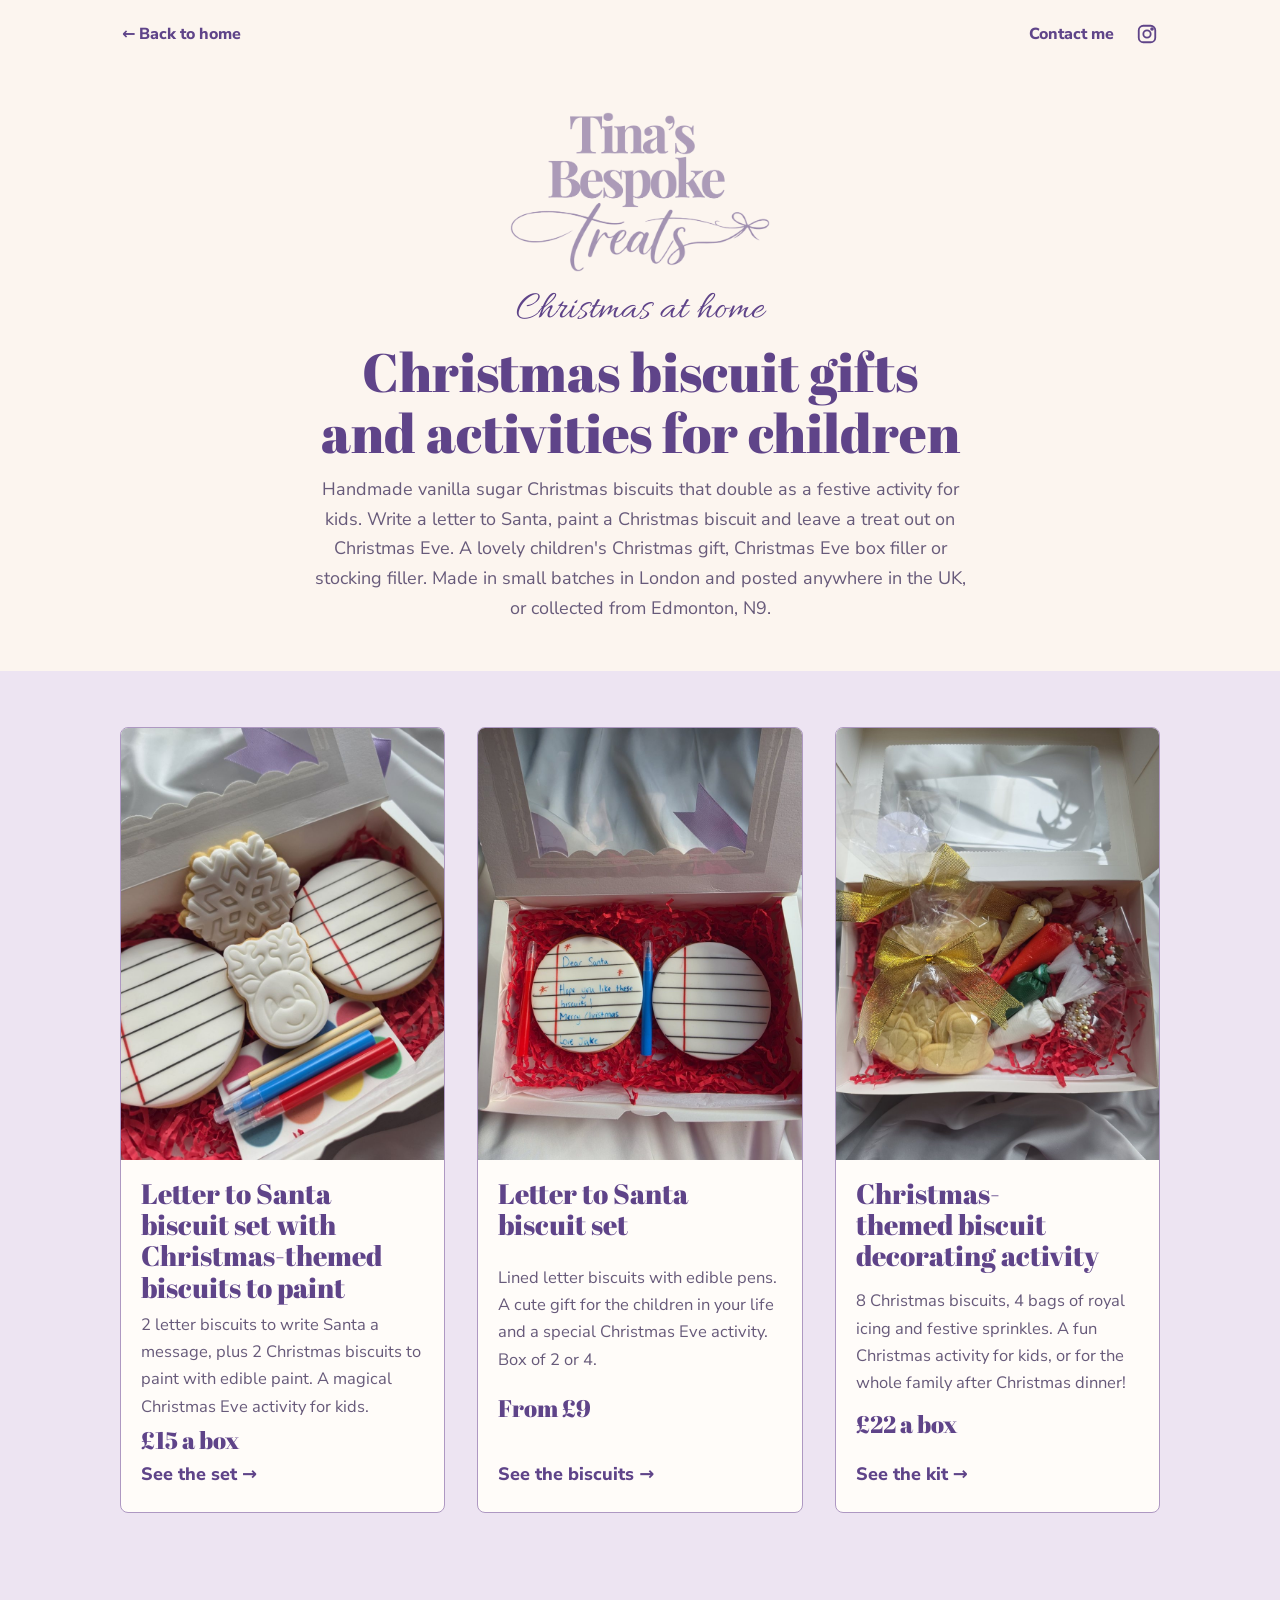
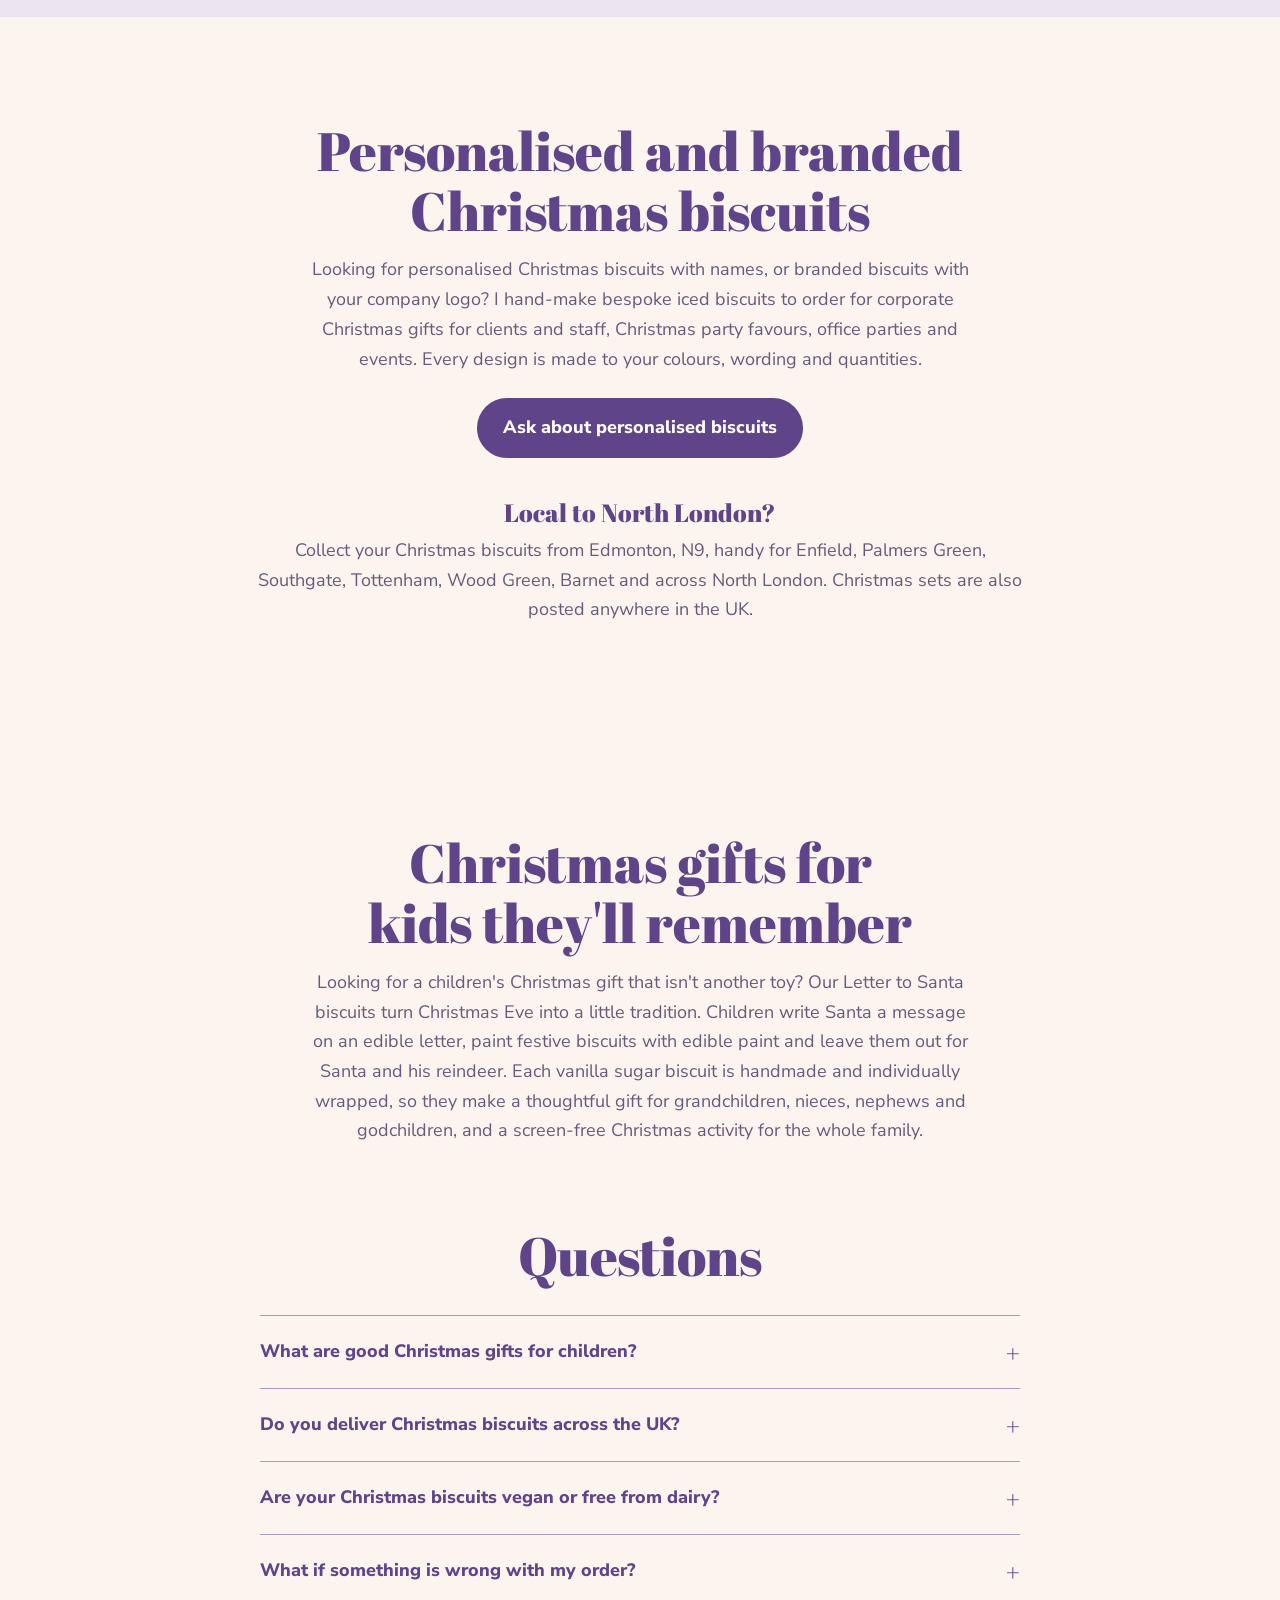
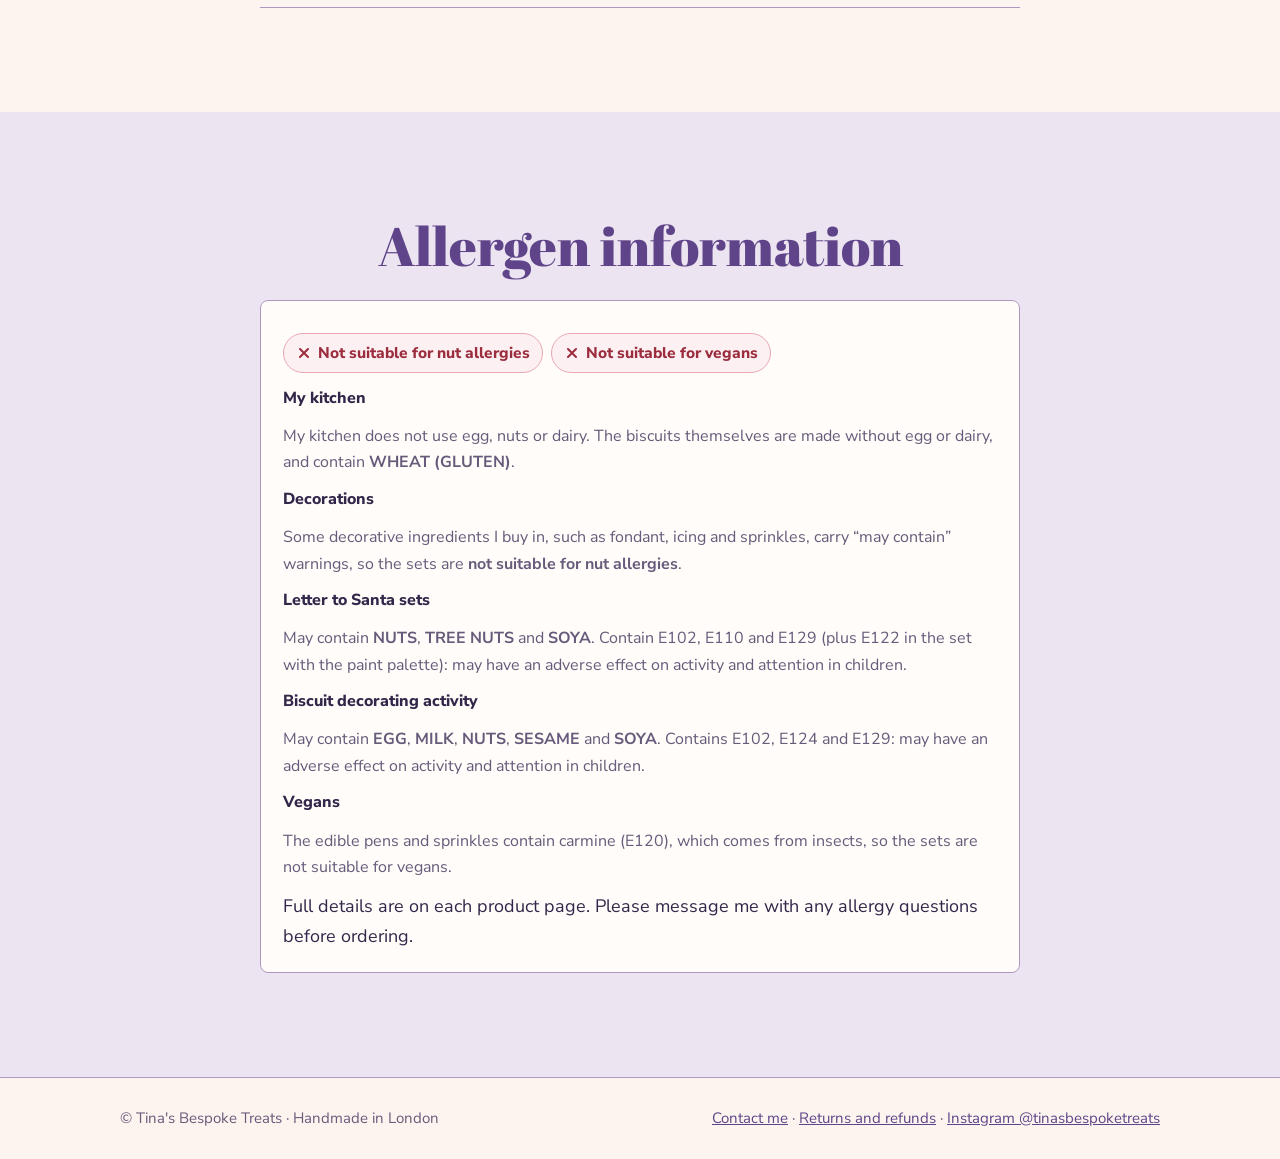
==== commit 6368c8d5: "Add returns and refunds policy page, footer links and FAQ entries Co-Authored-By: Claude Opus 5.5 <n" ====
--- a/christmas/index.html
+++ b/christmas/index.html
@@ -148,6 +148,10 @@
         <summary>Are your Christmas biscuits vegan or free from dairy?</summary>
         <p>The biscuits are made with a plant-based butter and no egg, and my kitchen does not use egg, nuts or dairy. They contain wheat (gluten). The edible pens and sprinkles contain carmine (E120), which comes from insects, so the sets are not suitable for vegans, and some decorations carry “may contain” warnings for nuts, so they are not suitable for nut allergies.</p>
       </details>
+      <details>
+        <summary>What if something is wrong with my order?</summary>
+        <p>As the biscuits are food and made to order, I can't accept returns. If there's a visible error in the design, or a posted order arrives damaged, please send me photos within 48 hours and I'll help put it right. For the safest journey, I recommend free collection from Edmonton, N9. <a href="/returns/" style="color:var(--purple);font-weight:800;text-decoration:underline">Read the returns and refunds policy</a>.</p>
+      </details>
     </div>
   </div>
 </section>
@@ -180,7 +184,7 @@
 <footer>
   <div class="wrap">
     <span>© Tina's Bespoke Treats · Handmade in London</span>
-    <span><a href="/contact/">Contact me</a> · <a href="https://www.instagram.com/tinasbespoketreats/">Instagram @tinasbespoketreats</a></span>
+    <span><a href="/contact/">Contact me</a> · <a href="/returns/">Returns and refunds</a> · <a href="https://www.instagram.com/tinasbespoketreats/">Instagram @tinasbespoketreats</a></span>
   </div>
 </footer>
 
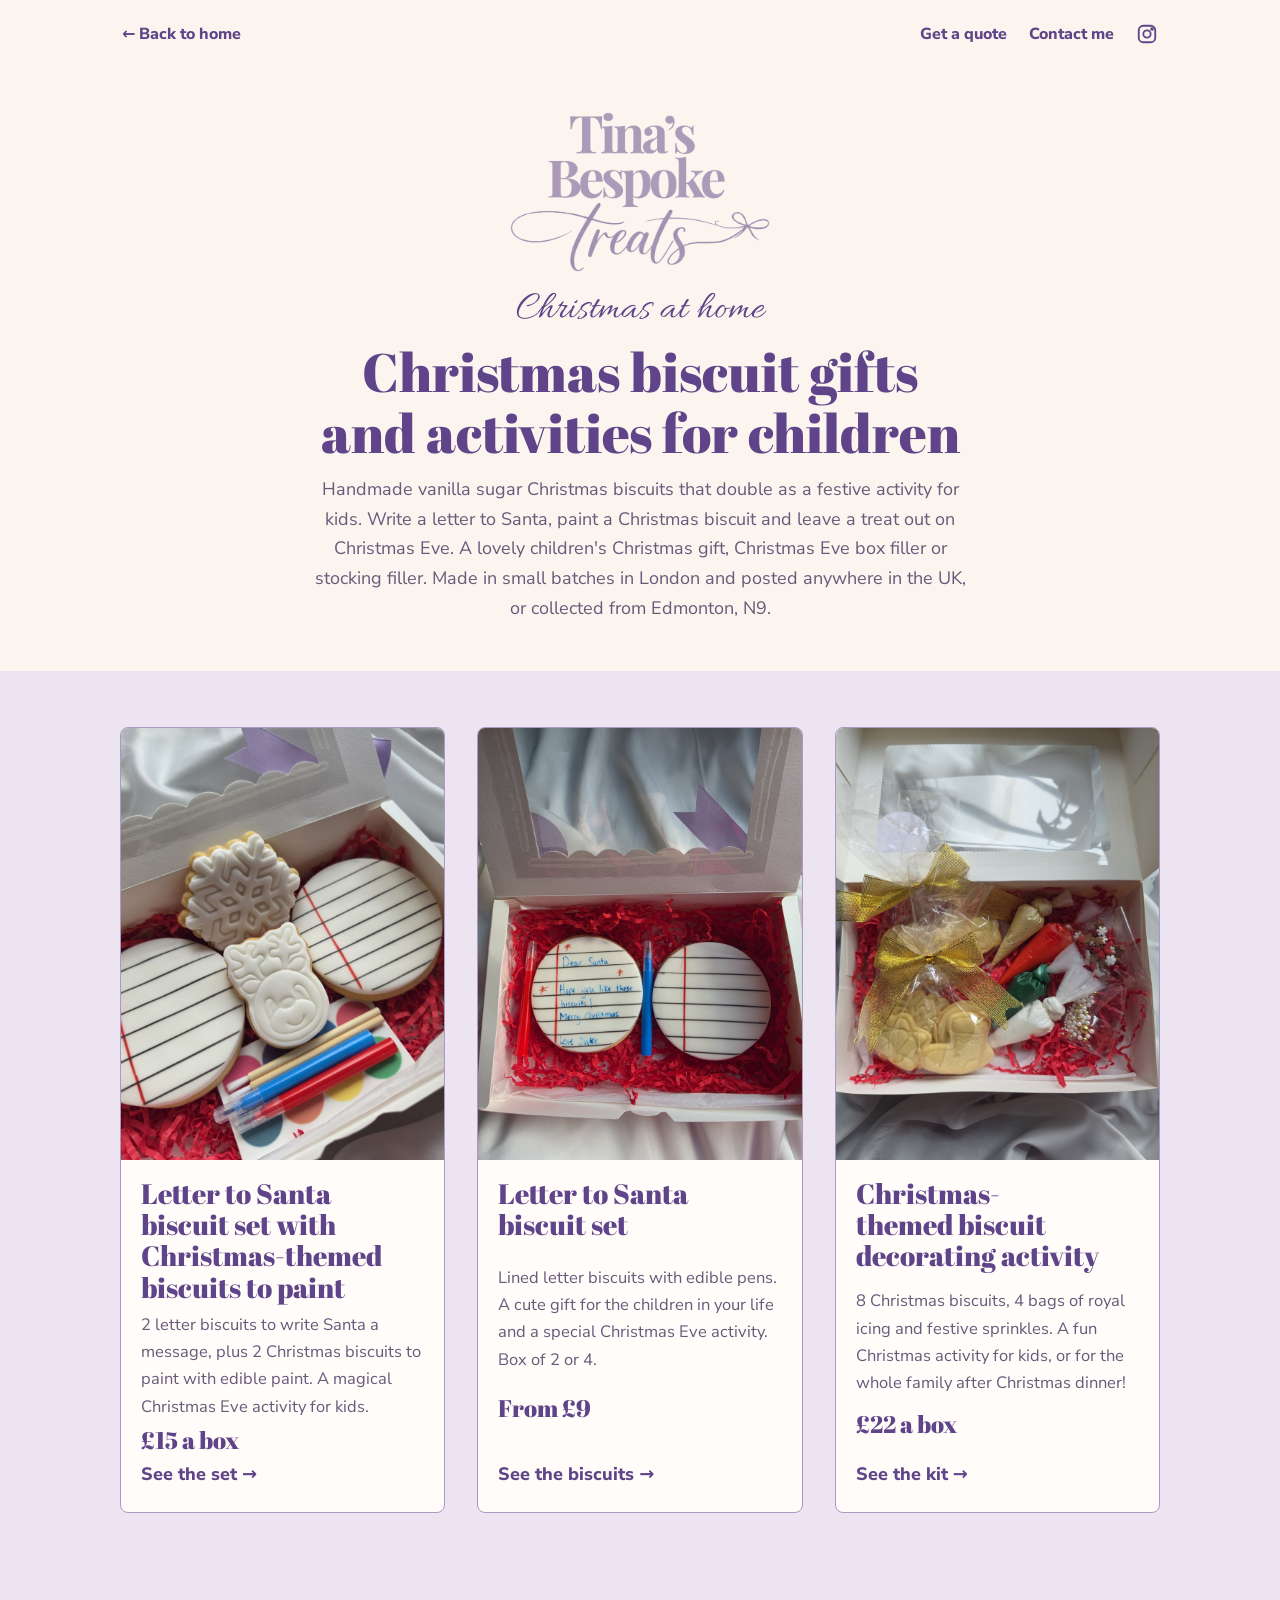
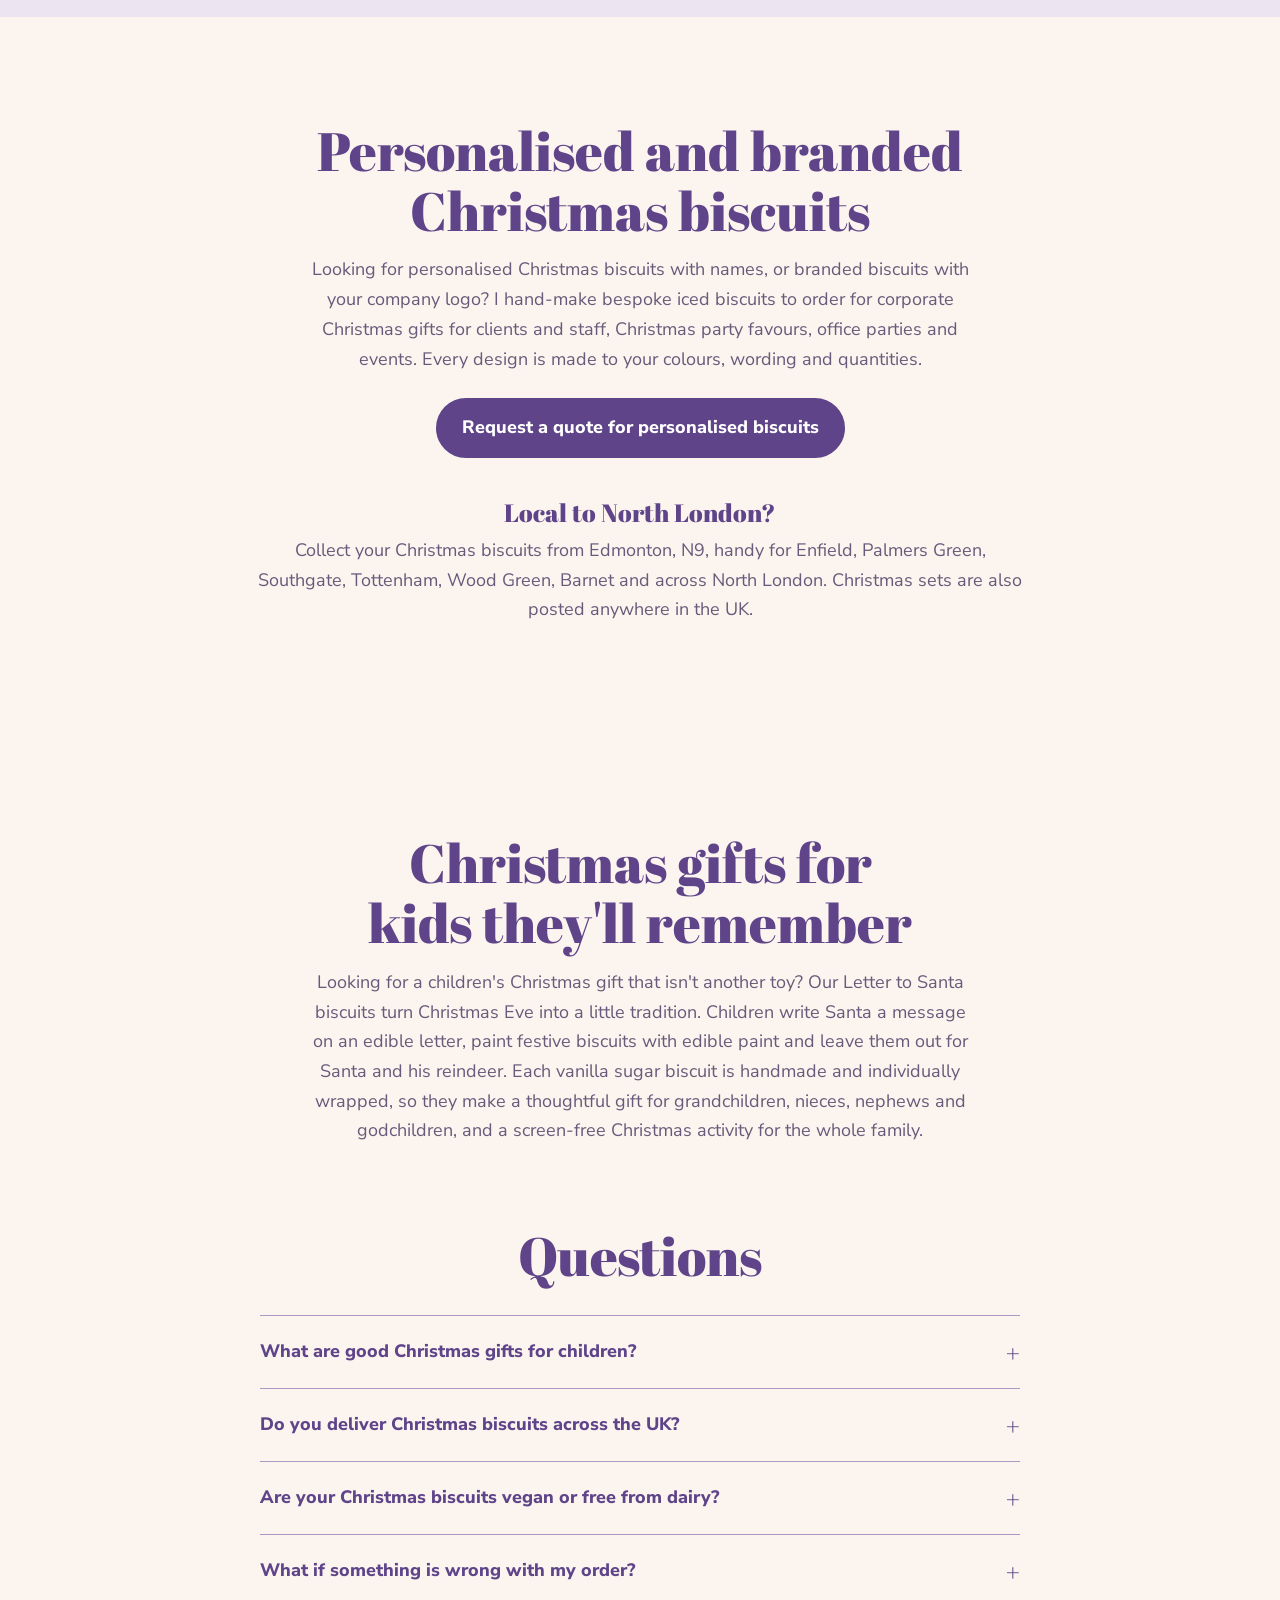
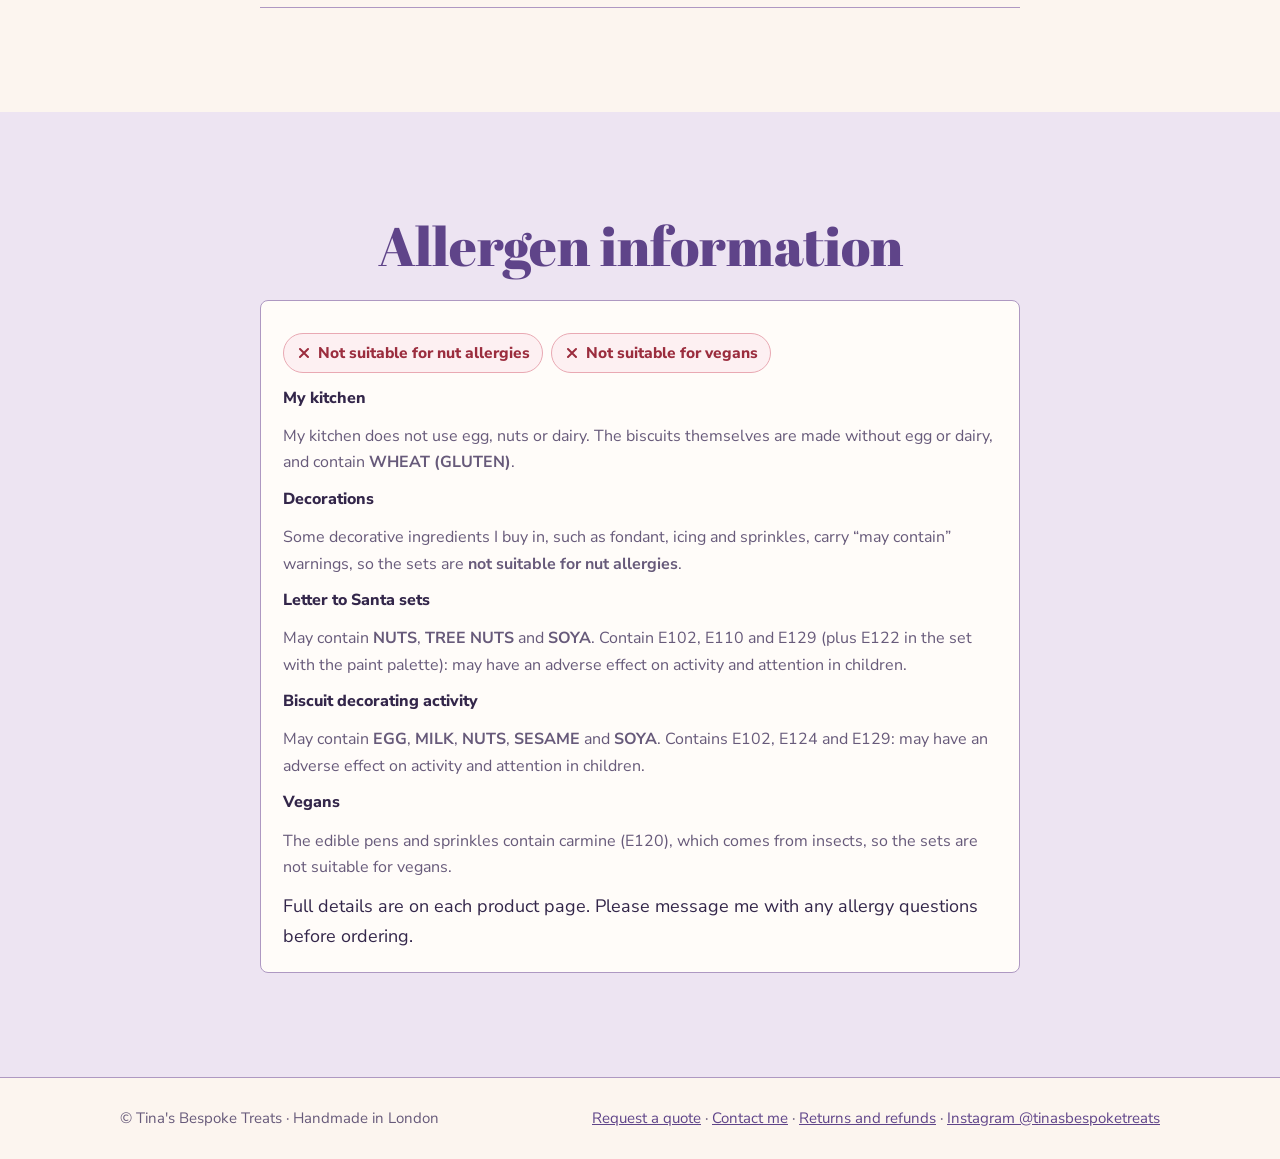
==== commit 309d7238: "Make quote page live: indexable, canonical, Open Graph, schema, sitemap; link it from home, contact," ====
--- a/christmas/index.html
+++ b/christmas/index.html
@@ -22,7 +22,7 @@
 <link rel="preconnect" href="https://fonts.googleapis.com">
 <link rel="preconnect" href="https://fonts.gstatic.com" crossorigin>
 <link rel="stylesheet" href="https://fonts.googleapis.com/css2?family=Abril+Fatface&family=Allura&family=Nunito+Sans:opsz,wght@6..12,400;6..12,600;6..12,700;6..12,800&display=swap">
-<link rel="stylesheet" href="/styles.css?v=2">
+<link rel="stylesheet" href="/styles.css?v=3">
 <style>
   .xhero{text-align:center;display:grid;justify-items:center;gap:12px;padding-block:clamp(24px,5vw,56px) clamp(28px,5vw,48px)}
   .xhero img{width:min(260px,58vw);height:auto;margin-bottom:6px}
@@ -73,7 +73,7 @@
 <body>
 <nav class="wrap topnav" aria-label="Site">
   <a href="/">&larr; Back to home</a>
-  <span><a href="/contact/">Contact me</a><a href="https://www.instagram.com/tinasbespoketreats/" aria-label="Instagram @tinasbespoketreats"><svg viewBox="0 0 24 24" width="22" height="22" fill="none" stroke="currentColor" stroke-width="2" aria-hidden="true" style="display:block"><rect x="3" y="3" width="18" height="18" rx="5"/><circle cx="12" cy="12" r="4"/><circle cx="17.5" cy="6.5" r="1" fill="currentColor"/></svg></a></span>
+  <span><a href="/quote/">Get a quote</a><a href="/contact/">Contact me</a><a href="https://www.instagram.com/tinasbespoketreats/" aria-label="Instagram @tinasbespoketreats"><svg viewBox="0 0 24 24" width="22" height="22" fill="none" stroke="currentColor" stroke-width="2" aria-hidden="true" style="display:block"><rect x="3" y="3" width="18" height="18" rx="5"/><circle cx="12" cy="12" r="4"/><circle cx="17.5" cy="6.5" r="1" fill="currentColor"/></svg></a></span>
 </nav>
 <header class="wrap xhero">
   <a href="/"><img src="/assets/logo.png" alt="Tina's Bespoke Treats" width="1400" height="862"></a>
@@ -124,7 +124,7 @@
   <div class="wrap" style="max-width:820px">
     <h2 class="centre">Personalised and branded Christmas biscuits</h2>
     <p class="lead" style="margin-inline:auto;text-align:center">Looking for personalised Christmas biscuits with names, or branded biscuits with your company logo? I hand-make bespoke iced biscuits to order for corporate Christmas gifts for clients and staff, Christmas party favours, office parties and events. Every design is made to your colours, wording and quantities.</p>
-    <div class="cta" style="margin-top:24px"><a class="btn solid" href="/contact/?product=Personalised%20or%20corporate%20Christmas%20biscuits">Ask about personalised biscuits</a></div>
+    <div class="cta" style="margin-top:24px"><a class="btn solid" href="/quote/">Request a quote for personalised biscuits</a></div>
     <h3 class="centre" style="margin-top:40px">Local to North London?</h3>
     <p style="text-align:center;color:var(--muted);margin-top:8px">Collect your Christmas biscuits from Edmonton, N9, handy for Enfield, Palmers Green, Southgate, Tottenham, Wood Green, Barnet and across North London. Christmas sets are also posted anywhere in the UK.</p>
   </div>
@@ -150,7 +150,7 @@
       </details>
       <details>
         <summary>What if something is wrong with my order?</summary>
-        <p>As the biscuits are food and made to order, I can't accept returns. If there's a visible error in the design, or a posted order arrives damaged, please send me photos within 48 hours and I'll help put it right. For the safest journey, I recommend free collection from Edmonton, N9. <a href="/returns/" style="color:var(--purple);font-weight:800;text-decoration:underline">Read the returns and refunds policy</a>.</p>
+        <p>As the biscuits are food and made to order, I can't accept returns. If there's a clear, visible error in the design, or a posted order arrives damaged, please send me photos as soon as you receive it and I'll help put it right. For the safest journey, I recommend free collection from Edmonton, N9. <a href="/returns/" style="color:var(--purple);font-weight:800;text-decoration:underline">Read the returns and refunds policy</a>.</p>
       </details>
     </div>
   </div>
@@ -184,7 +184,7 @@
 <footer>
   <div class="wrap">
     <span>© Tina's Bespoke Treats · Handmade in London</span>
-    <span><a href="/contact/">Contact me</a> · <a href="/returns/">Returns and refunds</a> · <a href="https://www.instagram.com/tinasbespoketreats/">Instagram @tinasbespoketreats</a></span>
+    <span><a href="/quote/">Request a quote</a> · <a href="/contact/">Contact me</a> · <a href="/returns/">Returns and refunds</a> · <a href="https://www.instagram.com/tinasbespoketreats/">Instagram @tinasbespoketreats</a></span>
   </div>
 </footer>
 
--- a/styles.css
+++ b/styles.css
@@ -75,3 +75,8 @@
 .soon .eyebrow{font-size:38px;margin:0}
 .soon h2{font-size:clamp(28px,6vw,42px)}
 .soon .lead{margin:0 0 8px}
+
+/* Site menu fits small phones */
+@media (max-width:420px){nav[aria-label="Site"]{font-size:14.5px}nav[aria-label="Site"] a{white-space:nowrap}nav[aria-label="Site"]>span{gap:12px!important}}
+@media (max-width:400px){nav[aria-label="Site"] a[aria-label^="Instagram"]{display:none!important}}
+@media (max-width:350px){nav[aria-label="Site"]{flex-wrap:wrap;justify-content:center;row-gap:0}nav[aria-label="Site"]{font-size:14px}}
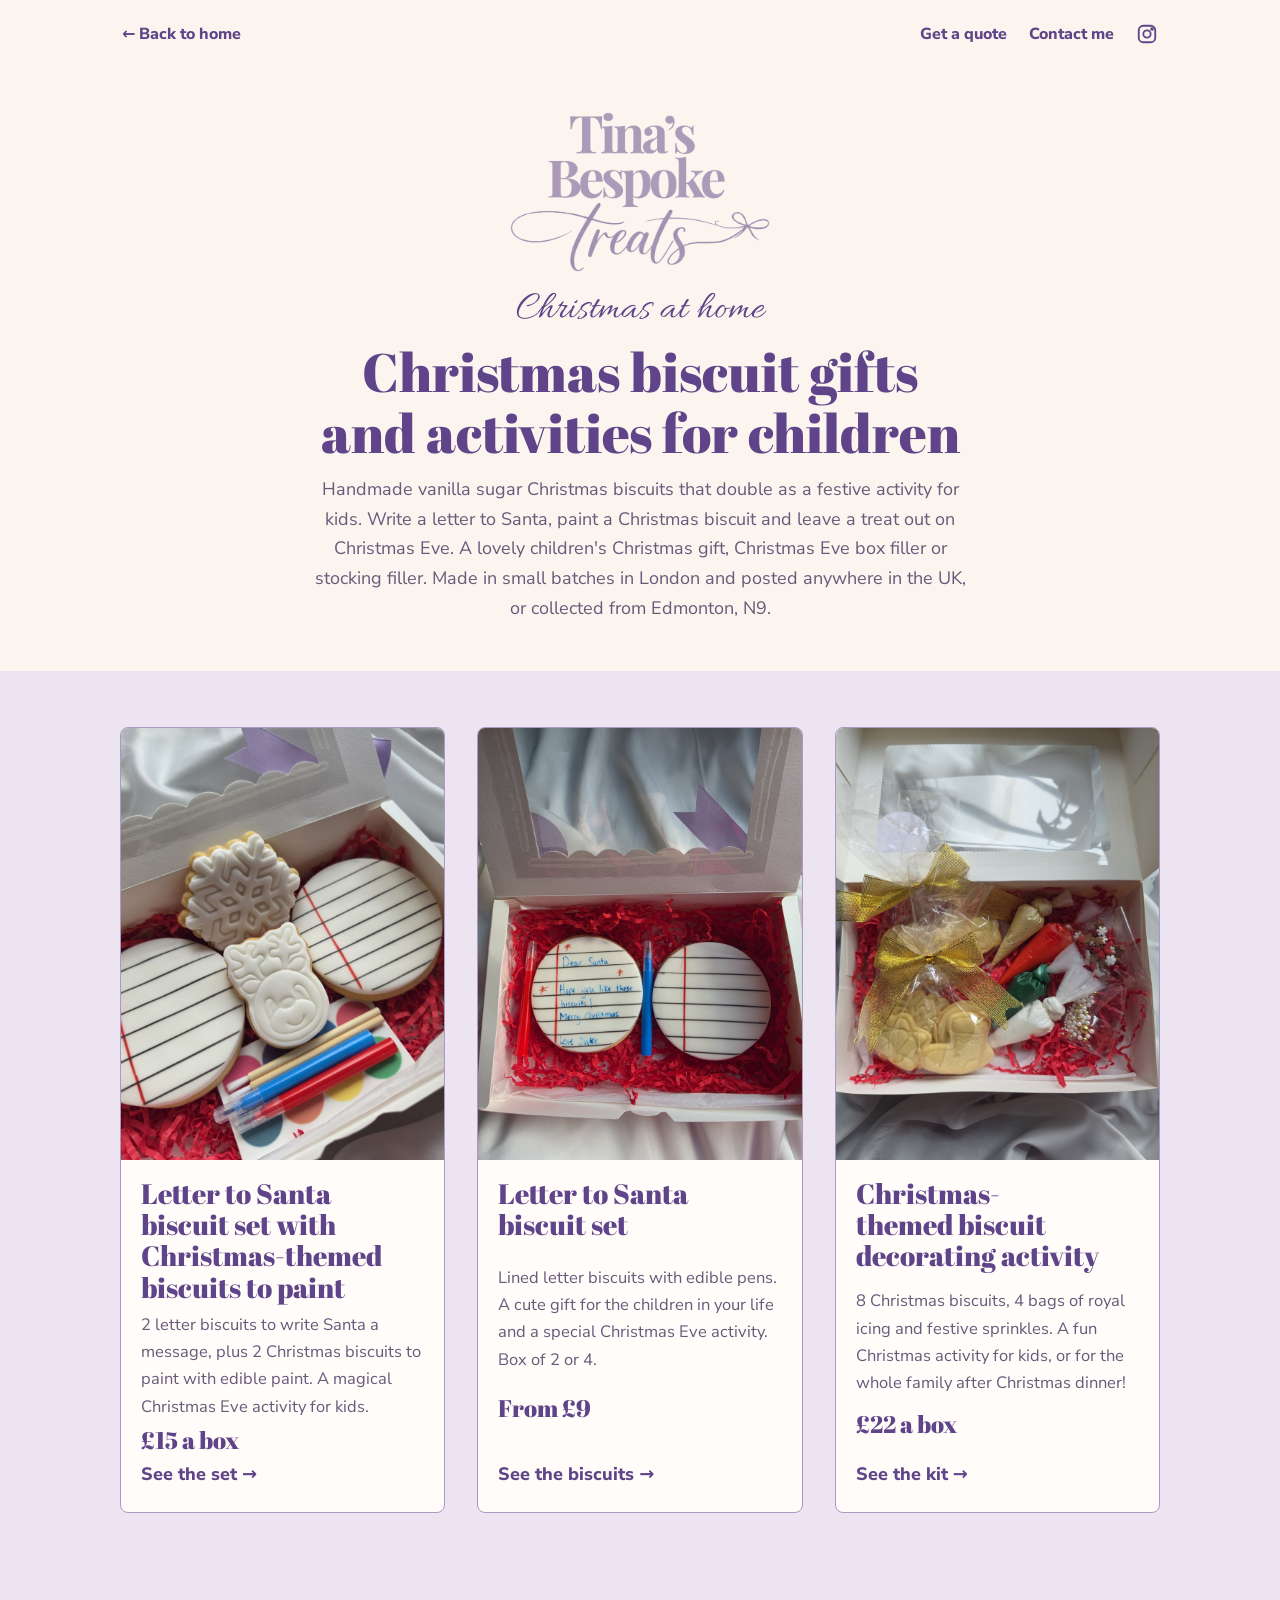
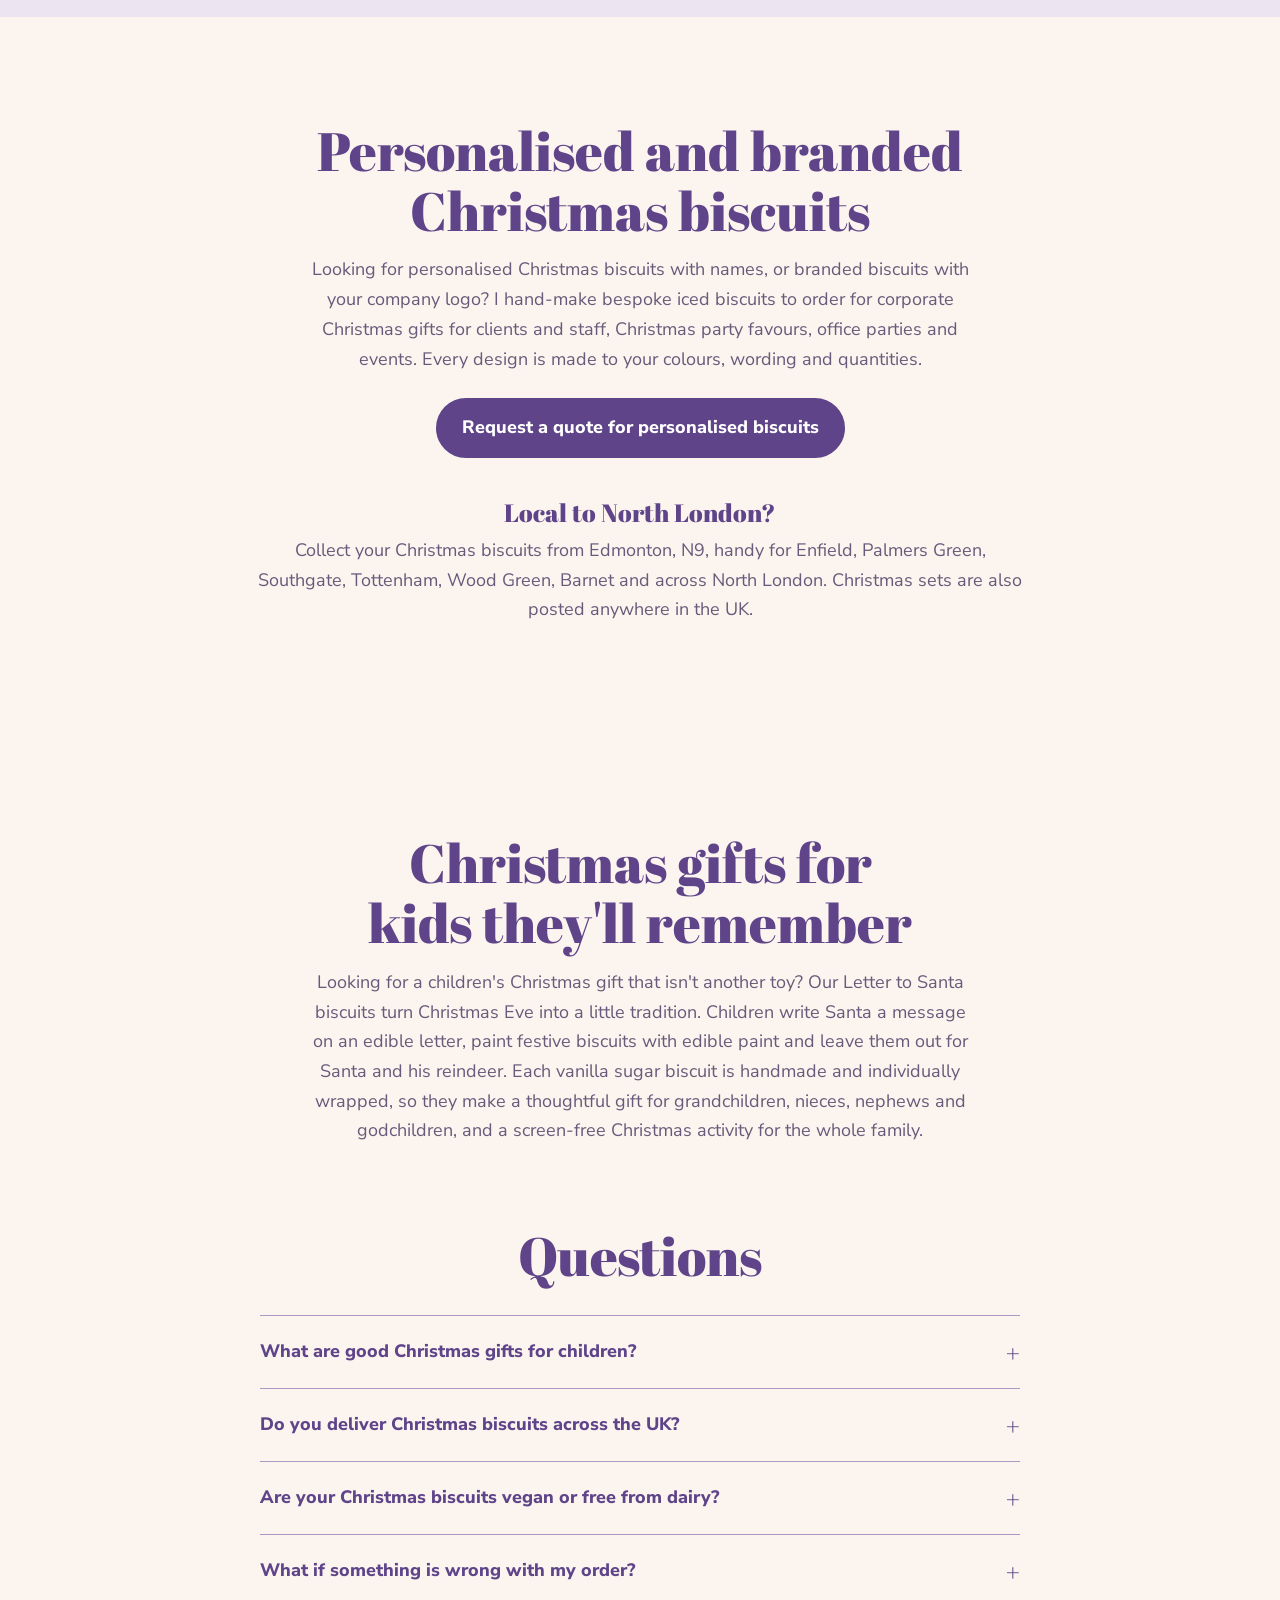
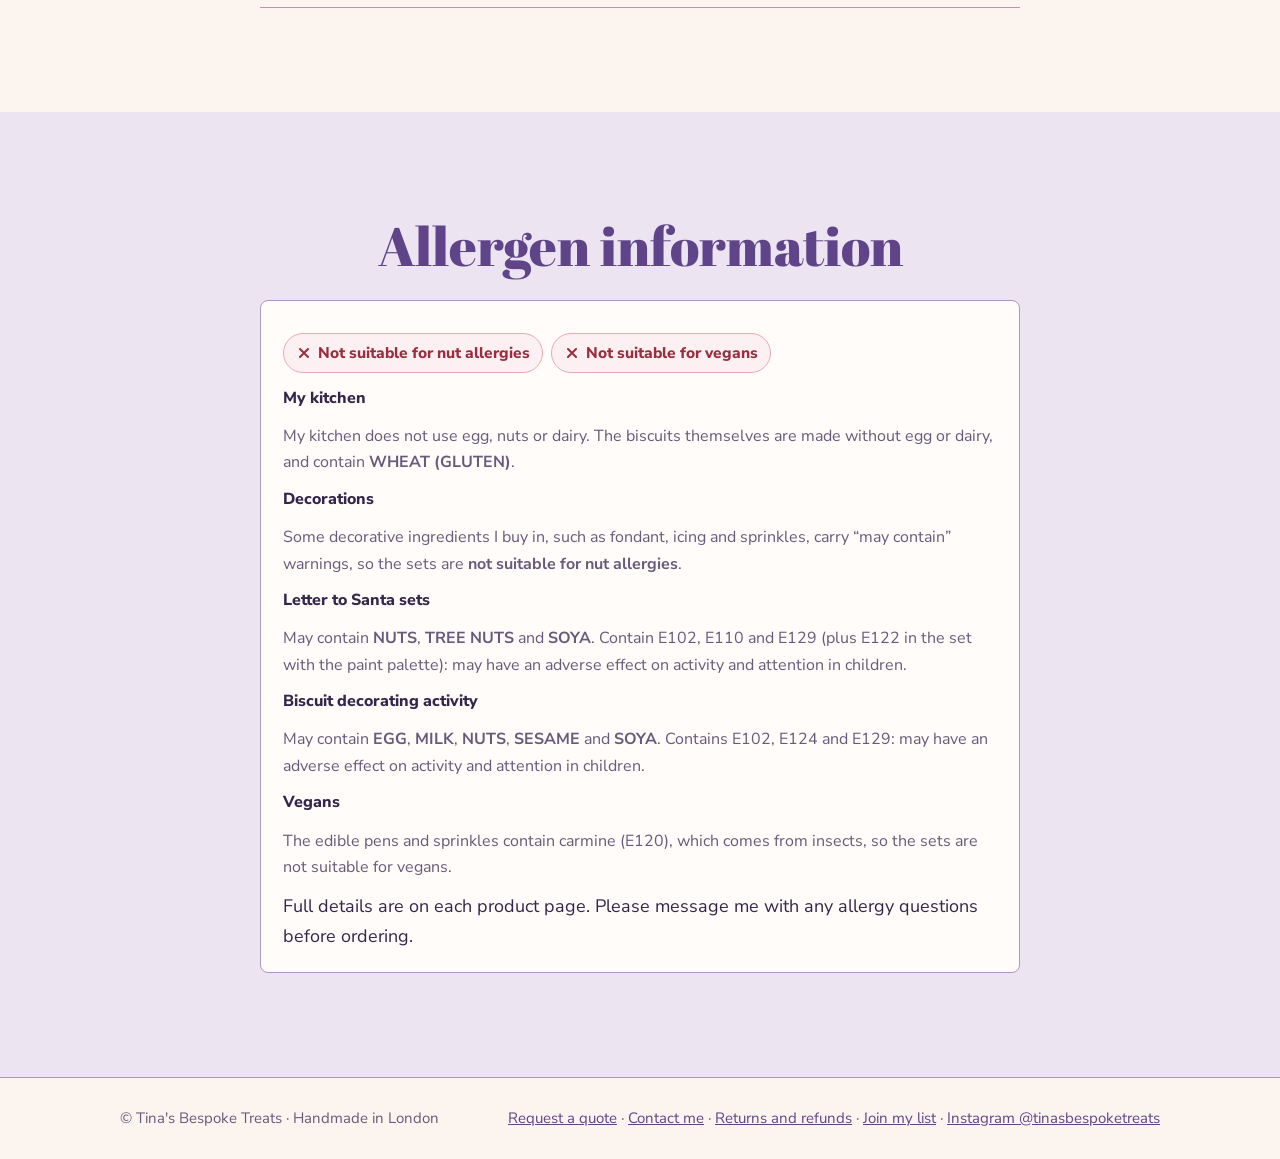
==== commit a4a0e8df: "Join my list page, footer links, mailing list download includes sign-ups Co-Authored-By: Claude Opus" ====
--- a/christmas/index.html
+++ b/christmas/index.html
@@ -184,7 +184,7 @@
 <footer>
   <div class="wrap">
     <span>© Tina's Bespoke Treats · Handmade in London</span>
-    <span><a href="/quote/">Request a quote</a> · <a href="/contact/">Contact me</a> · <a href="/returns/">Returns and refunds</a> · <a href="https://www.instagram.com/tinasbespoketreats/">Instagram @tinasbespoketreats</a></span>
+    <span><a href="/quote/">Request a quote</a> · <a href="/contact/">Contact me</a> · <a href="/returns/">Returns and refunds</a> · <a href="/join/">Join my list</a> · <a href="https://www.instagram.com/tinasbespoketreats/">Instagram @tinasbespoketreats</a></span>
   </div>
 </footer>
 
